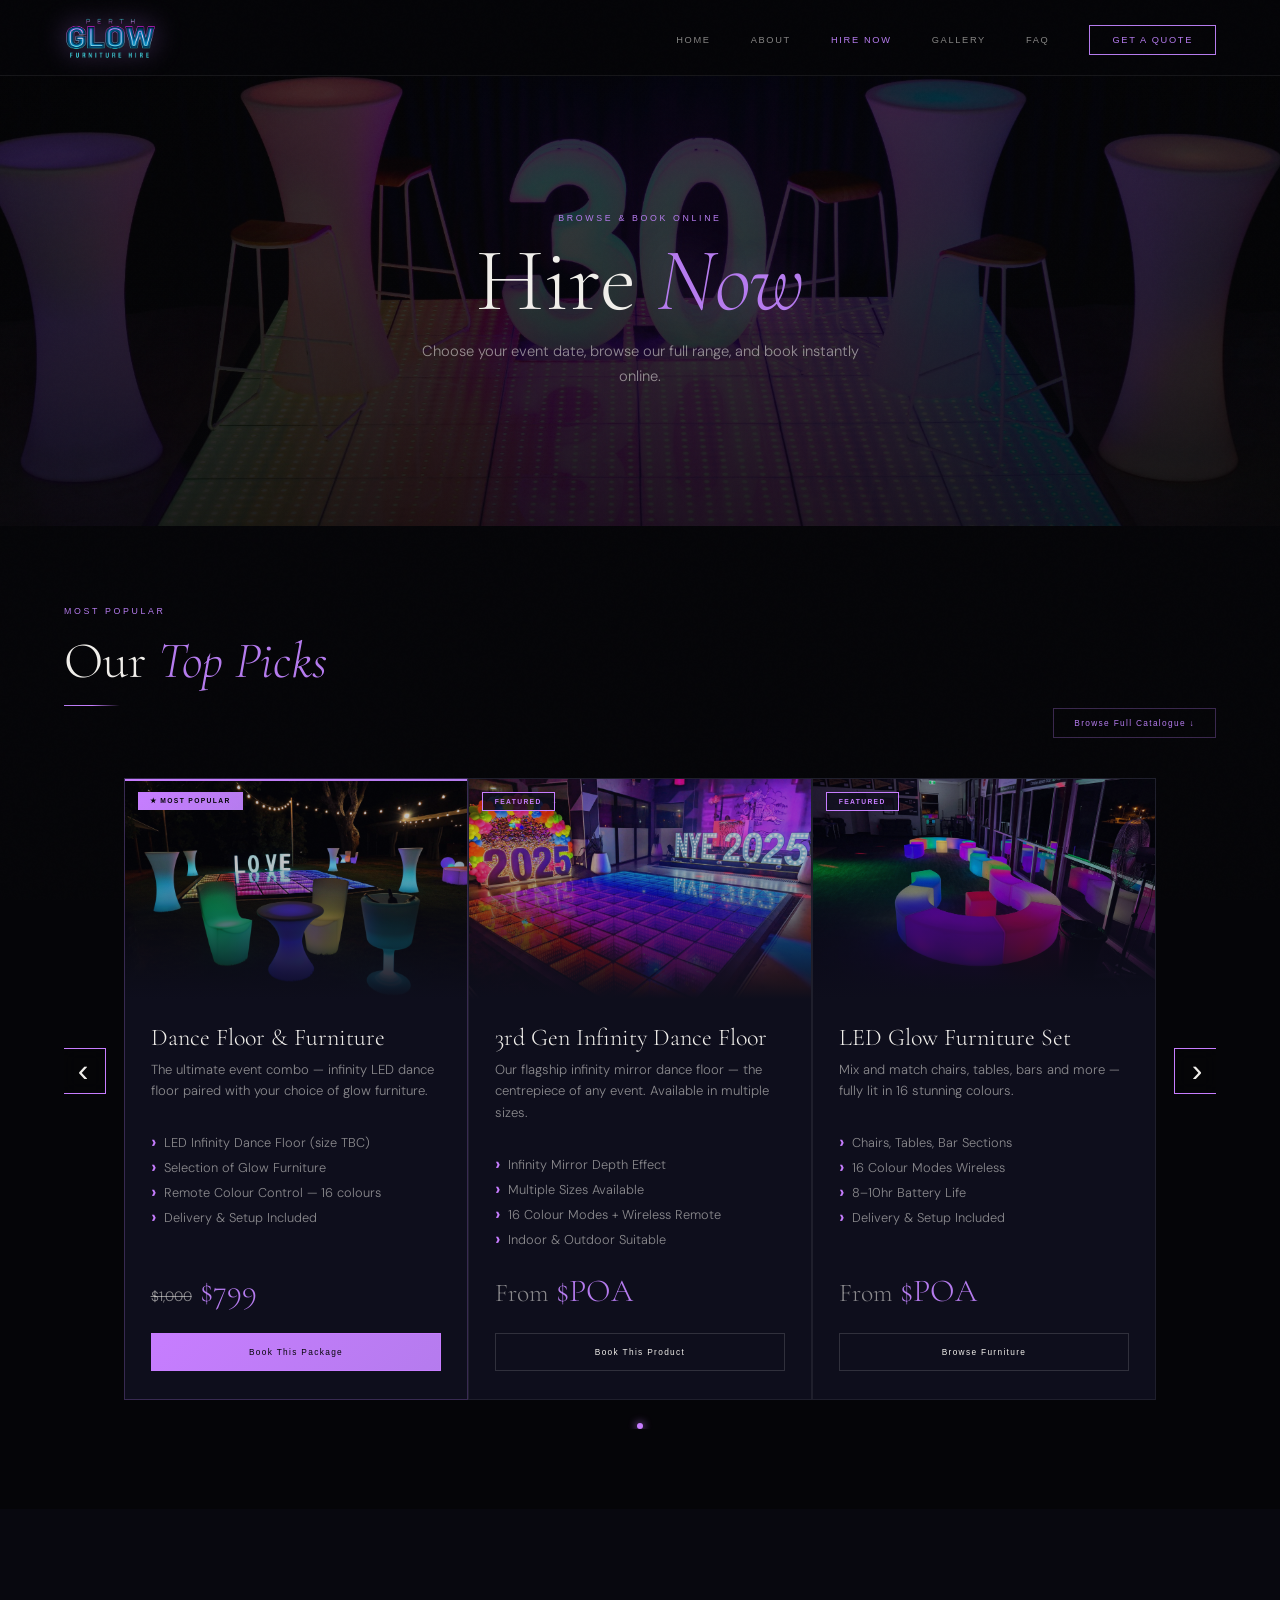
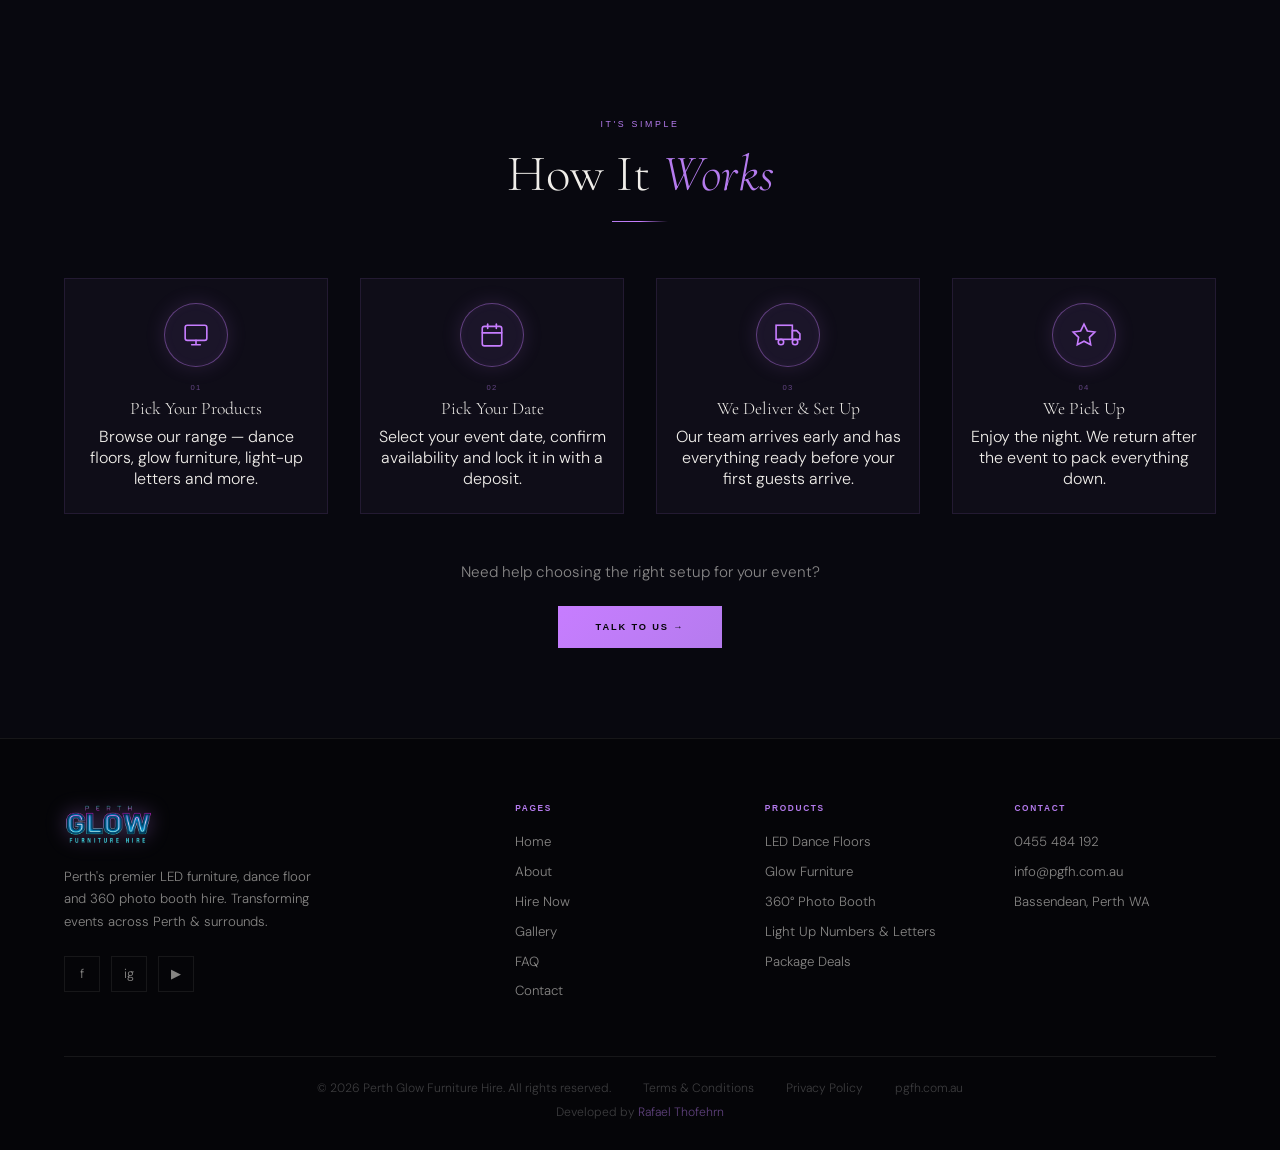
==== hire.html @ 35a5044d "hire v18" ====
<!DOCTYPE html>
<html lang="en">
<head>
<meta charset="UTF-8">
<meta name="viewport" content="width=device-width, initial-scale=1.0">
<title>Hire Now | Perth Glow Furniture Hire</title>
<meta name="description" content="Browse and book LED dance floors, glow furniture and 360 photo booth hire in Perth. Easy online booking.">
<link rel="preconnect" href="https://fonts.googleapis.com">
<link href="https://fonts.googleapis.com/css2?family=Cormorant+Garamond:ital,wght@0,300;0,400;0,600;1,300;1,400&family=Syncopate:wght@400;700&family=DM+Sans:opsz,wght@9..40,300;9..40,400;9..40,500&display=swap" rel="stylesheet">
<script>var booqableOptions = { company: 'a2043469-1fe1-43f9-895a-c9a786b47800', storeProvider: 'custom' };</script>
<script src="https://a2043469-1fe1-43f9-895a-c9a786b47800.assets.booqable.com/v2/booqable.js"></script>
<style>
/* NAV */
nav{position:fixed;top:0;left:0;right:0;z-index:1000;padding:0 5vw;height:76px;display:flex;align-items:center;justify-content:space-between;background:rgba(5,5,8,.92);backdrop-filter:blur(24px);border-bottom:1px solid var(--border)}
nav.scrolled{background:rgba(5,5,8,.92);backdrop-filter:blur(24px);border-bottom:1px solid var(--border)}
.nav-logo{display:flex;align-items:center;text-decoration:none}
.nav-logo img{height:44px;filter:drop-shadow(0 0 14px rgba(181,123,238,.4))}
.nav-links{display:flex;gap:2.5rem;list-style:none;align-items:center}
.nav-links a{font-family:var(--display);font-size:.58rem;letter-spacing:.18em;color:var(--dim);text-decoration:none;text-transform:uppercase;transition:color .2s}
.nav-links a:hover,.nav-links a.active{color:var(--cyan)}
.nav-cta{border:1px solid var(--cyan)!important;color:var(--cyan)!important;padding:9px 22px!important;transition:all .2s!important}
.nav-cta:hover{background:var(--cyan)!important;color:var(--black)!important}
.hamburger{display:none;flex-direction:column;gap:5px;cursor:pointer;border:none;background:transparent;padding:4px}
.hamburger span{display:block;width:24px;height:1.5px;background:var(--white)}
.mobile-nav{display:none;position:fixed;inset:0;background:rgba(5,5,8,.97);backdrop-filter:blur(20px);z-index:999;flex-direction:column;align-items:center;justify-content:center;gap:2rem}
.mobile-nav.open{display:flex}
.mobile-nav a{font-family:var(--display);font-size:.9rem;letter-spacing:.25em;color:var(--white);text-decoration:none;text-transform:uppercase}
.mobile-nav a:hover{color:var(--cyan)}
.mob-close{position:absolute;top:24px;right:5vw;background:transparent;border:none;color:var(--white);font-size:1.4rem;cursor:pointer}
/* PAGE HERO — always below fixed nav */
.page-hero{position:relative;height:55vh;min-height:400px;display:flex;align-items:center;justify-content:center;overflow:hidden;margin-top:76px}
.page-hero-bg{position:absolute;inset:0}
.page-hero-bg img{width:100%;height:100%;object-fit:cover;opacity:.4}
.page-hero-bg::after{content:'';position:absolute;inset:0;background:linear-gradient(to bottom,rgba(5,5,8,.5),rgba(5,5,8,.75))}
.page-hero-inner{position:relative;z-index:2;text-align:center;padding:0 5vw}
/* FOOTER */
footer{background:var(--black);border-top:1px solid var(--border);padding:64px 5vw 30px}
.f-top{display:grid;grid-template-columns:2fr 1fr 1fr 1fr;gap:3rem;margin-bottom:3.5rem;max-width:1300px;margin-left:auto;margin-right:auto}
.f-brand img{height:42px;filter:drop-shadow(0 0 10px rgba(181,123,238,.35))}
.f-brand 
.socials{display:flex;gap:.7rem}
.soc{width:36px;height:36px;border:1px solid var(--border);display:flex;align-items:center;justify-content:center;color:var(--dim);text-decoration:none;font-size:.8rem;transition:.2s}
.soc:hover{border-color:var(--cyan);color:var(--cyan)}
.f-col h4{font-family:var(--display);font-size:.52rem;letter-spacing:.2em;color:var(--cyan);margin-bottom:1.1rem;text-transform:uppercase}
.f-col ul{list-style:none;display:flex;flex-direction:column;gap:.55rem}
.f-col ul a{font-size:.83rem;color:var(--dim);text-decoration:none;transition:color .2s}
.f-col ul a:hover{color:var(--white)}
.f-bottom{border-top:1px solid var(--border);padding-top:1.4rem;display:flex;flex-direction:column;align-items:center;text-align:center;gap:.5rem;max-width:1300px;margin:0 auto}
.f-bottom-links{display:flex;gap:2rem;flex-wrap:wrap;justify-content:center;align-items:center}
.f-bottom p,.f-bottom a{font-size:.76rem;color:rgba(255,255,255,.22);text-decoration:none}
.f-bottom a:hover{color:var(--cyan)}
.f-credit{font-size:.7rem;color:rgba(255,255,255,.18)}
.f-credit a{color:rgba(181,123,238,.5);text-decoration:none}
.f-credit a:hover{color:var(--cyan)}


/* ── NAV ── */
.mobile-
/* ── FOOTER ── */
.f-bottom p,
:root {
  --black: #050508;
  --deep: #08080f;
  --card: #0e0e1c;
  --border: rgba(255,255,255,0.07);
  --white: #f0eeea;
  --dim: rgba(240,238,234,0.55);
  --cyan: #b57bee;
  --purple: #c77dff;
  --magenta: #e040fb;
  --display: 'Syncopate', sans-serif;
  --serif: 'Cormorant Garamond', serif;
  --body: 'DM Sans', sans-serif;
}
*, *::before, *::after { box-sizing: border-box; margin: 0; padding: 0; }
html { scroll-behavior: smooth; }
body { background: var(--black); color: var(--white); font-family: var(--body); font-weight: 300; overflow-x: hidden; }
body::after { content:''; position:fixed; inset:0; background-image:url("data:image/svg+xml,%3Csvg viewBox='0 0 200 200' xmlns='http://www.w3.org/2000/svg'%3E%3Cfilter id='n'%3E%3CfeTurbulence type='fractalNoise' baseFrequency='0.9' numOctaves='4' stitchTiles='stitch'/%3E%3C/filter%3E%3Crect width='100%25' height='100%25' filter='url(%23n)' opacity='0.05'/%3E%3C/svg%3E"); pointer-events:none; z-index:9998; opacity:.3; mix-blend-mode:overlay; }

/* ── NAV ── */
nav { position:fixed; top:0; left:0; right:0; z-index:1000; padding:0 5vw; height:76px; display:flex; align-items:center; justify-content:space-between; background:rgba(5,5,8,.92); backdrop-filter:blur(24px); border-bottom:1px solid var(--border); }
.nav-logo { display:flex; align-items:center; text-decoration:none; }
.nav-logo img { height:44px; width:auto; filter:drop-shadow(0 0 14px rgba(181,123,238,.4)); }
.nav-links { display:flex; gap:2.5rem; list-style:none; align-items:center; }
.nav-links a { font-family:var(--display); font-size:.58rem; letter-spacing:.18em; color:var(--dim); text-decoration:none; text-transform:uppercase; transition:color .2s; }
.nav-cta { border:1px solid var(--cyan)!important; color:var(--cyan)!important; padding:9px 22px!important; transition:all .2s!important; }
.nav-cta:hover { background:var(--cyan)!important; color:var(--black)!important; box-shadow:0 0 24px rgba(181,123,238,.4)!important; }
.hamburger { display:none; flex-direction:column; gap:5px; cursor:pointer; border:none; background:transparent; padding:4px; }
.hamburger span { display:block; width:24px; height:1.5px; background:var(--white); }
.mobile-nav { display:none; position:fixed; inset:0; background:rgba(5,5,8,.97); backdrop-filter:blur(20px); z-index:999; flex-direction:column; align-items:center; justify-content:center; gap:2rem; }
.mobile-nav.open { display:flex; }
.mobile-nav a { font-family:var(--display); font-size:.9rem; letter-spacing:.25em; color:var(--white); text-decoration:none; text-transform:uppercase; }
.mobile-nav a:hover { color:var(--cyan); }
.mob-close { position:absolute; top:24px; right:5vw; background:transparent; border:none; color:var(--white); font-size:1.4rem; cursor:pointer; }

/* ── PAGE HERO ── */
.page-hero { position:relative; height:50vh; min-height:360px; display:flex; align-items:center; justify-content:center; overflow:hidden; }
.page-hero-bg { position:absolute; inset:0; }
.page-hero-bg img { width:100%; height:100%; object-fit:cover; opacity:.4; }
.page-hero-bg::after { content:''; position:absolute; inset:0; background:linear-gradient(to bottom,rgba(5,5,8,.4),rgba(5,5,8,.75)); }
.page-hero-inner { position:relative; z-index:2; text-align:center; padding:0 5vw; }
.label { font-family:var(--display); font-size:.55rem; letter-spacing:.3em; color:var(--cyan); text-transform:uppercase; margin-bottom:.9rem; }
.h1 { font-family:var(--serif); font-size:clamp(3rem,7vw,6rem); font-weight:300; line-height:.95; }
.h1 em { font-style:italic; color:var(--cyan); text-shadow:0 0 40px rgba(181,123,238,.45); }
.page-hero-sub { color:var(--dim); font-size:.92rem; margin-top:1rem; max-width:480px; margin-left:auto; margin-right:auto; line-height:1.7; }

/* ── FEATURED PACKAGES ── */
#featured { padding:80px 5vw; }
.featured-inner { max-width:1300px; margin:0 auto; }
.section-top { display:flex; justify-content:space-between; align-items:flex-end; margin-bottom:2.5rem; flex-wrap:wrap; gap:1rem; }
.section-top h2 { font-family:var(--serif); font-size:clamp(2rem,4vw,3.2rem); font-weight:300; }
.section-top h2 em { font-style:italic; color:var(--cyan); }
.rule { width:56px; height:1px; background:linear-gradient(to right,var(--cyan),var(--purple),transparent); margin:.8rem 0 0; }
.browse-all { font-family:var(--display); font-size:.52rem; letter-spacing:.16em; color:var(--cyan); text-decoration:none; border:1px solid rgba(181,123,238,.3); padding:9px 20px; transition:.25s; white-space:nowrap; }
.browse-all:hover { background:rgba(181,123,238,.08); border-color:var(--cyan); }

/* Featured cards — 3 col */
/* Top picks carousel */
.featured-wrap { position:relative; overflow:hidden; padding:0 60px; }
.featured-grid { display:flex; gap:0; transition:transform .4s ease; }
.feat-card { flex:0 0 calc(33.333%); min-width:0; }
.feat-arrow { position:absolute; top:45%; transform:translateY(-50%); z-index:10; background:rgba(5,5,8,.8); border:1px solid var(--purple); color:var(--white); font-size:2rem; width:46px; height:46px; display:flex; align-items:center; justify-content:center; cursor:pointer; backdrop-filter:blur(8px); transition:.2s; }
.feat-arrow:hover { background:var(--purple); color:var(--black); }
.feat-prev { left:-4px; }
.feat-next { right:-4px; }
.feat-dots { display:flex; justify-content:center; gap:.5rem; margin-top:1.4rem; }
.feat-dot { width:6px; height:6px; border-radius:50%; background:rgba(181,123,238,.3); border:none; cursor:pointer; transition:.2s; padding:0; }
.feat-dot.active { background:var(--purple); box-shadow:0 0 8px var(--purple); }
.feat-card { background:var(--card); border:1px solid var(--border); overflow:hidden; position:relative; transition:border-color .3s, transform .3s; display:flex; flex-direction:column; }
.feat-card::before { content:''; position:absolute; top:0; left:0; right:0; height:2px; background:linear-gradient(to right,var(--purple),var(--cyan)); opacity:0; transition:opacity .3s; z-index:2; }
.feat-card:hover { border-color:rgba(181,123,238,.28); transform:translateY(-4px); }
.feat-card:hover::before { opacity:1; }
.feat-card.highlighted { border-color:rgba(181,123,238,.25); }
.feat-card.highlighted::before { opacity:1; }
.feat-img { width:100%; height:220px; overflow:hidden; position:relative; }
.feat-img img { width:100%; height:100%; object-fit:cover; opacity:.75; transition:transform .6s ease, opacity .4s; }
.feat-card:hover .feat-img img { transform:scale(1.05); opacity:.9; }
.feat-img-grad { position:absolute; inset:0; background:linear-gradient(to bottom,transparent 40%,var(--card) 100%); }
.feat-badge { position:absolute; top:.8rem; left:.8rem; font-family:var(--display); font-size:.42rem; letter-spacing:.2em; background:linear-gradient(135deg,var(--purple),var(--cyan)); color:var(--black); padding:5px 12px; font-weight:700; z-index:3; }
.feat-body { padding:1.5rem 1.6rem 1.8rem; display:flex; flex-direction:column; flex:1; }
.feat-name { font-family:var(--serif); font-size:1.5rem; font-weight:300; margin-bottom:.4rem; }
.feat-desc { font-size:.82rem; color:var(--dim); line-height:1.65; margin-bottom:1.2rem; }
.feat-price { display:flex; align-items:baseline; gap:8px; margin-bottom:1.4rem; }
.feat-old { font-size:.85rem; color:var(--dim); text-decoration:line-through; }
.feat-now { font-family:var(--serif); font-size:2rem; font-weight:300; color:var(--cyan); }




/* Feat highlights list */
.feat-highlights { list-style:none; display:flex; flex-direction:column; gap:.45rem; margin:.8rem 0 1.4rem; flex:1; }
.feat-highlights li { font-size:.8rem; color:var(--dim); display:flex; align-items:center; gap:8px; line-height:1.4; }
.feat-highlights li::before { content:'›'; color:var(--purple); font-size:1.1rem; flex-shrink:0; font-weight:700; line-height:1; }
.feat-btn { font-family:var(--display); font-size:.52rem; letter-spacing:.16em; padding:13px; background:transparent; border:1px solid rgba(255,255,255,.14); color:var(--white); cursor:pointer; text-align:center; text-decoration:none; display:block; transition:.3s; }
.feat-btn:hover, .feat-card.highlighted .feat-btn { background:linear-gradient(135deg,var(--purple),var(--cyan)); border-color:var(--purple); color:var(--black); }

/* ── CATALOG SECTION ── */
#catalog { background:var(--deep); padding:0; }
.catalog-layout { max-width:1400px; margin:0 auto; display:grid; grid-template-columns:260px 1fr; min-height:70vh; }

/* ── SIDEBAR ── */
.sidebar { border-right:1px solid rgba(181,123,238,.3); padding:40px 0; position:sticky; top:76px; height:calc(100vh - 76px); overflow-y:auto; background:linear-gradient(180deg,rgba(181,123,238,.07) 0%,rgba(67,97,238,.04) 100%); box-shadow:inset -1px 0 0 rgba(181,123,238,.15); }
.sidebar::-webkit-scrollbar { width:3px; }
.sidebar::-webkit-scrollbar-track { background:transparent; }
.sidebar::-webkit-scrollbar-thumb { background:rgba(181,123,238,.3); border-radius:2px; }
.sidebar-title { font-family:var(--display); font-size:.5rem; letter-spacing:.25em; color:var(--purple); text-transform:uppercase; padding:0 1.8rem; margin-bottom:1.2rem; text-shadow:0 0 12px rgba(199,125,255,.4); }
.cat-list { list-style:none; }
.cat-item { display:flex; align-items:center; justify-content:space-between; padding:.7rem 1.8rem; cursor:pointer; transition:background .2s, color .2s; border-left:3px solid transparent; gap:.5rem; }
.cat-item:hover { background:rgba(181,123,238,.05); color:var(--white); }
.cat-item.active { background:rgba(181,123,238,.14); border-left-color:var(--purple); color:var(--white); box-shadow:inset 0 0 20px rgba(181,123,238,.06); }
.cat-item.active .cat-name { color:var(--cyan); }
.cat-name { font-size:.88rem; color:rgba(240,238,234,.7); transition:color .2s; }
.cat-item.active .cat-name, .cat-item:hover .cat-name { color:var(--white); }
.cat-count { font-family:var(--display); font-size:.48rem; color:rgba(181,123,238,.5); background:rgba(181,123,238,.1); padding:2px 7px; border-radius:10px; flex-shrink:0; }
.cat-item.active .cat-count { background:rgba(181,123,238,.2); color:var(--purple); }
.sidebar-divider { height:1px; background:var(--border); margin:1rem 1.8rem; }
/* Date picker in sidebar */
.sidebar-date { padding:1.2rem 1.4rem; margin:0 .8rem 1rem; background:rgba(181,123,238,.06); border:1px solid rgba(181,123,238,.15); border-left:2px solid var(--purple); }
.sidebar-date-label { font-family:var(--display); font-size:.44rem; letter-spacing:.2em; color:var(--cyan); text-transform:uppercase; display:block; margin-bottom:.8rem; }
.sidebar-date .booqable-datepicker { width:100%; }

/* ── CATALOG MAIN ── */
.catalog-main { padding:40px 40px 80px; }

/* Search bar */
.search-wrap { position:relative; margin-bottom:2rem; }


.sidebar-show-more{display:none;padding:.6rem 1.8rem;font-family:var(--display);font-size:.46rem;letter-spacing:.14em;color:var(--purple);cursor:pointer;text-transform:uppercase;border-top:1px solid var(--border);margin-top:.3rem}

.hire-proc-grid{display:grid;grid-template-columns:repeat(4,1fr);gap:2rem;margin-top:2rem}

.hire-proc-card{text-align:center;padding:1.5rem 1rem;background:rgba(181,123,238,.04);border:1px solid rgba(181,123,238,.12);position:relative;z-index:1;transition:border-color .3s,transform .3s}
.hire-proc-card:hover{border-color:rgba(181,123,238,.28);transform:translateY(-4px)}
.hire-proc-icon{width:64px;height:64px;border-radius:50%;border:1px solid rgba(199,125,255,.4);display:flex;align-items:center;justify-content:center;margin:0 auto 1rem;color:var(--purple);background:rgba(181,123,238,.08);box-shadow:0 0 20px rgba(181,123,238,.15),inset 0 0 10px rgba(181,123,238,.05);transition:box-shadow .3s}
.hire-proc-card:hover .hire-proc-icon{box-shadow:0 0 35px rgba(199,125,255,.3)}
.hire-proc-num{font-family:var(--display);font-size:.48rem;letter-spacing:.15em;color:rgba(181,123,238,.5);margin-bottom:.4rem}
.hire-proc-h{font-family:var(--serif);font-size:1.1rem;font-weight:300;margin-bottom:.4rem;color:var(--white)}
.hire-proc-
@media(max-width:720px){
  section{padding:70px 5vw}
  /* Nav hamburger */
  
/* Featured carousel: 1 per slide */
  .feat-card{flex:0 0 85%}
  .featured-wrap{padding:0 24px}
  /* Catalog: sidebar becomes horizontal pill filter */
  .catalog-layout{grid-template-columns:1fr}
  .sidebar{position:static;height:auto;border-right:none;border-bottom:1px solid var(--border);padding:16px 0 0}
  .sidebar-title{display:none}
  .sidebar-divider{display:none}
  .sidebar-date{display:none}
  .cat-list{display:flex;flex-wrap:wrap;gap:.3rem;padding:0 4vw 1rem}
  .cat-item{border-left:none;border:1px solid rgba(181,123,238,.2);padding:.45rem .9rem;border-radius:20px;font-size:.8rem}
  .cat-item.active{border-color:var(--purple);background:rgba(181,123,238,.14)}
  .cat-count{display:none}
  .catalog-main{padding:16px 4vw 60px}
  /* Sort tabs wrap */
  .sort-tabs{flex-wrap:wrap;gap:.3rem}
  .sort-tab{font-size:.42rem;padding:6px 12px}
  /* Process grid */
  
.sidebar-show-more{display:none;padding:.6rem 1.8rem;font-family:var(--display);font-size:.46rem;letter-spacing:.14em;color:var(--purple);cursor:pointer;text-transform:uppercase;border-top:1px solid var(--border);margin-top:.3rem}

.hire-proc-grid{display:grid;grid-template-columns:repeat(4,1fr);gap:2rem;margin-top:2rem}

.hire-proc-card{padding:1.2rem .8rem}
  /* Process row: 2x2 grid on mobile */
  [data-anim-group] > *:nth-child(n){transition-delay:0s}
  /* CTA centering */
  .btns,.hero-btns{justify-content:center}

  body{overflow-x:hidden}
  .hire-proc-grid{grid-template-columns:1fr 1fr!important;gap:1rem!important}

  .f-top{grid-template-columns:1fr}
  .f-brand{text-align:center}
  .f-brand p{margin-left:auto;margin-right:auto}
  .socials{justify-content:center}
  .f-col{text-align:center}
  .f-col ul{align-items:center}
  .f-bottom-links{flex-direction:column;gap:.5rem}
}
.search-input { width:100%; background:rgba(181,123,238,.12); border:1px solid rgba(181,123,238,.4); border-radius:0; color:var(--white); padding:14px 14px 14px 52px; font-family:var(--body); font-size:.92rem; outline:none; transition:all .25s; box-shadow:0 0 20px rgba(181,123,238,.1),inset 0 0 12px rgba(181,123,238,.05); }
.search-input:focus { border-color:var(--purple); background:rgba(181,123,238,.18); box-shadow:0 0 30px rgba(181,123,238,.25),inset 0 0 16px rgba(181,123,238,.08); }
.search-input::placeholder { color:rgba(240,238,234,.3); }
.search-icon { position:absolute; left:16px; top:50%; transform:translateY(-50%); color:var(--purple); font-size:1.1rem; pointer-events:none; filter:drop-shadow(0 0 4px var(--purple)); }

/* Catalog top bar */
.catalog-topbar { display:flex; align-items:center; justify-content:space-between; margin-bottom:1.8rem; flex-wrap:wrap; gap:.8rem; }
.catalog-heading { font-family:var(--serif); font-size:1.8rem; font-weight:300; }
.catalog-heading em { font-style:italic; color:var(--cyan); }
.catalog-meta { font-size:.8rem; color:var(--dim); }

/* Sort tabs */
.sort-tabs { display:flex; gap:.4rem; flex-wrap:wrap; margin-bottom:2rem; }
.sort-tab { font-family:var(--display); font-size:.46rem; letter-spacing:.14em; text-transform:uppercase; padding:7px 16px; background:transparent; border:1px solid var(--border); color:var(--dim); cursor:pointer; transition:.2s; }
.sort-tab:hover, .sort-tab.active { border-color:var(--cyan); color:var(--cyan); background:rgba(181,123,238,.06); }

/* Booqable product list area */
.bq-area { min-height:400px; }



/* ── FOOTER ── */
footer { background:var(--black); border-top:1px solid var(--border); padding:64px 5vw 30px; }
.f-top { display:grid; grid-template-columns:2fr 1fr 1fr 1fr; gap:3rem; margin-bottom:3.5rem; max-width:1300px; margin-left:auto; margin-right:auto; }

.socials { display:flex; gap:.7rem; }
.soc { width:36px; height:36px; border:1px solid var(--border); display:flex; align-items:center; justify-content:center; color:var(--dim); text-decoration:none; font-size:.8rem; transition:.2s; }
.soc:hover { border-color:var(--cyan); color:var(--cyan); }









/* ── RESPONSIVE ── */




/* ── SCROLL ANIMATIONS ── */
[data-anim] {
  opacity: 0;
  transition: opacity 0.7s ease, transform 0.7s ease;
}
[data-anim="up"]    { transform: translateY(40px); }
[data-anim="down"]  { transform: translateY(-30px); }
[data-anim="left"]  { transform: translateX(-44px); }
[data-anim="right"] { transform: translateX(44px); }
[data-anim="scale"] { transform: scale(0.92); }
[data-anim="fade"]  { transform: none; }
[data-anim].anim-in { opacity: 1 !important; transform: none !important; }

/* Staggered grid children */
[data-anim-group] >
[data-anim-group] > *.anim-in { opacity: 1 !important; transform: none !important; }
[data-anim-group] > *:nth-child(1) { transition-delay: 0s; }
[data-anim-group] > *:nth-child(2) { transition-delay: 0.1s; }
[data-anim-group] > *:nth-child(3) { transition-delay: 0.2s; }
[data-anim-group] > *:nth-child(4) { transition-delay: 0.3s; }
[data-anim-group] > *:nth-child(5) { transition-delay: 0.4s; }
[data-anim-group] > *:nth-child(6) { transition-delay: 0.5s; }

/* Page fade-in on load */
body { animation: pageFadeIn 0.4s ease both; }
@keyframes pageFadeIn { from { opacity:0; } to { opacity:1; } }

/* Respect reduced motion */


/* Mobile nav */
.mobile-





@media (prefers-reduced-motion: reduce) {
  [data-anim], [data-anim-group] >
@media(max-width:1100px){
  .f-top{grid-template-columns:1fr 1fr}
}
@media(max-width:720px){
  .nav-links{display:none}
  .hamburger{display:flex}
  .sidebar{display:none!important}
  .catalog-layout{grid-template-columns:1fr!important}
  .catalog-main{padding:16px 4vw 60px}
  .f-top{grid-template-columns:1fr}
  .f-bottom-links{flex-direction:column;gap:.6rem}
  section{padding:70px 5vw}
  .row{grid-template-columns:1fr}
  .btns,.hero-btns,.cta-strip-btns{justify-content:center!important;flex-wrap:wrap}
  .page-hero{min-height:280px}
}

/* Booqable iframe */
.bq-area{flex:1;min-width:0}


@media(max-width:720px){
  


/* ── CATALOG LAYOUT ── */
#catalog .bq-catalog-layout {
  display: grid !important;
  grid-template-columns: 240px 1fr !important;
  gap: 2rem !important;
  align-items: start !important;
}
#catalog .bq-sidebar-wrap {
  min-width: 0 !important;
  width: 240px !important;
}
#catalog .bq-sidebar-wrap > div,
#catalog .bq-sidebar-wrap .Themed-ebINTA {
  width: 100% !important;
  min-width: 0 !important;
}
#catalog .bq-main-wrap {
  min-width: 0 !important;
  flex: 1 !important;
}
.bq-search-wrap { margin-bottom: 1rem; }



@media(max-width:768px) {
  /* Prevent overflow */
  #catalog {
    overflow-x: hidden !important;
    max-width: 100vw !important;
  }
  #catalog > div {
    padding: 20px !important;
    max-width: 100% !important;
    box-sizing: border-box !important;
  }
  #catalog .bq-catalog-layout {
    display: flex !important;
    flex-direction: column !important;
    gap: 0 !important;
    width: 100% !important;
    max-width: 100% !important;
    overflow: hidden !important;
  }
  #catalog .bq-sidebar-wrap,
  #catalog .bq-main-wrap {
    width: 100% !important;
    max-width: 100% !important;
    box-sizing: border-box !important;
  }
  #catalog .bq-sidebar-wrap { order: 1 !important; margin-bottom: 1rem !important; }
  #catalog .bq-search-wrap  { order: 2 !important; margin-bottom: 1rem !important; }
  #catalog .bq-main-wrap    { order: 3 !important; }

  /* All Booqable inner wrappers constrained */
  .booqable-sidebar,
  .booqable-product-search,
  .booqable-product-list,
  .booqable-product-list-wrapper,
  .Themed-ebINTA {
    max-width: 100% !important;
    width: 100% !important;
    box-sizing: border-box !important;
    overflow: hidden !important;
  }

  /* 2 products per row */
  .booqable-product-list-grid {
    display: grid !important;
    grid-template-columns: 1fr !important;
    gap: 8px !important;
    width: 100% !important;
    box-sizing: border-box !important;
  }
  .booqable-product,
  .booqable-product-wrapper {
    width: 100% !important;
    max-width: 100% !important;
    box-sizing: border-box !important;
  }
}



.bq-price,








</style>
  <!-- Favicon -->
  <link rel="icon" type="image/x-icon" href="assets/favicon.ico">
  <link rel="icon" type="image/png" sizes="32x32" href="assets/favicon-32.png">
  <link rel="icon" type="image/png" sizes="16x16" href="assets/favicon-16.png">
  <link rel="apple-touch-icon" sizes="180x180" href="assets/favicon-180.png">
  <meta name="theme-color" content="#050508">
<link rel="stylesheet" href="assets/global.css">
</head>
<body>

<!-- NAV -->
<nav>
  <a href="index.html" class="nav-logo"><img src="assets/logo-transparent.png" alt="Perth Glow Furniture Hire"></a>
  <ul class="nav-links">
    <li><a href="index.html">Home</a></li>
    <li><a href="about.html">About</a></li>
    <li><a href="hire.html" class="active">Hire Now</a></li>
    <li><a href="gallery.html">Gallery</a></li>
    <li><a href="faq.html">FAQ</a></li>
    <li><a href="contact.html" class="nav-cta">Get a Quote</a></li>
  </ul>
  <button class="hamburger" onclick="toggleMob()"><span></span><span></span><span></span></button>
</nav>
<div class="mobile-nav" id="mobNav">
  <button class="mob-close" onclick="toggleMob()">✕</button>
  <a href="index.html" onclick="toggleMob()">Home</a>
  <a href="about.html" onclick="toggleMob()">About</a>
  <a href="hire.html" onclick="toggleMob()">Hire Now</a>
  <a href="gallery.html" onclick="toggleMob()">Gallery</a>
  <a href="faq.html" onclick="toggleMob()">FAQ</a>
  <a href="contact.html" onclick="toggleMob()">Contact</a>
</div>

<!-- PAGE HERO -->
<div class="page-hero">
  <div class="page-hero-bg"><img src="assets/dance-floor-30.jpg" alt="Hire glow furniture Perth"></div>
  <div class="page-hero-inner">
    <p class="label">Browse & Book Online</p>
    <h1 class="h1">Hire <em>Now</em></h1>
    <p class="page-hero-sub">Choose your event date, browse our full range, and book instantly online.</p>
  </div>
</div>

<!-- ── FEATURED PACKAGES ── -->
<section id="featured">
  <div class="featured-inner">
    <div class="section-top" data-anim="up">
      <div>
        <p class="label">Most Popular</p>
        <h2 style="font-family:var(--serif);font-size:clamp(2rem,4vw,3.2rem);font-weight:300">Our <em style="font-style:italic;color:var(--cyan)">Top Picks</em></h2>
        <div class="rule"></div>
      </div>
      <a href="#catalog" class="browse-all">Browse Full Catalogue ↓</a>
    </div>

    <div class="featured-wrap">
      <button class="feat-arrow feat-prev" onclick="featSlide(-1)" aria-label="Previous">&#8249;</button>
      <div class="featured-grid" id="featGrid">

      <!-- FEATURED 1 — Replace data-id with your actual Booqable product slug -->
      <div class="feat-card highlighted">
        <div class="feat-img">
          <img src="assets/dance-floor-love.jpg" alt="Dance Floor & Furniture Package">
          <div class="feat-img-grad"></div>
          <div class="feat-badge">★ MOST POPULAR</div>
        </div>
        <div class="feat-body">
          <p class="feat-name">Dance Floor & Furniture</p>
          <p class="feat-desc">The ultimate event combo — infinity LED dance floor paired with your choice of glow furniture.</p>
          <ul class="feat-highlights">
            <li>LED Infinity Dance Floor (size TBC)</li>
            <li>Selection of Glow Furniture</li>
            <li>Remote Colour Control — 16 colours</li>
            <li>Delivery & Setup Included</li>
          </ul>
          <div class="feat-price">
            <span class="feat-old">$1,000</span>
            <span class="feat-now">$799</span>
          </div>
          <!-- Booqable "Add to Cart" button — replace data-id -->
          <!-- Fallback link if Booqable button doesn't render -->
          <a href="https://perth-glow-furniture-hire.booqable.com/products/package-deal-dance-floor" target="_blank" class="feat-btn" id="btn-fallback-1">Book This Package</a>
        </div>
      </div>

      <!-- FEATURED 2 — Replace with your 2nd most popular product -->
      <div class="feat-card">
        <div class="feat-img">
          <img src="assets/dance-floor-nye.jpg" alt="3rd Gen Infinity Dance Floor">
          <div class="feat-img-grad"></div>
          <div class="feat-badge" style="background:rgba(14,14,28,.8);color:var(--purple);border:1px solid var(--purple)">FEATURED</div>
        </div>
        <div class="feat-body">
          <p class="feat-name">3rd Gen Infinity Dance Floor</p>
          <p class="feat-desc">Our flagship infinity mirror dance floor — the centrepiece of any event. Available in multiple sizes.</p>
          <ul class="feat-highlights">
            <li>Infinity Mirror Depth Effect</li>
            <li>Multiple Sizes Available</li>
            <li>16 Colour Modes + Wireless Remote</li>
            <li>Indoor & Outdoor Suitable</li>
          </ul>
          <div class="feat-price">
            <span class="feat-now" style="font-size:1.6rem;color:var(--dim)">From</span>
            <span class="feat-now">$POA</span>
          </div>
          <a href="https://perth-glow-furniture-hire.booqable.com/products/3rd-gen-infinity-dance-floor" target="_blank" class="feat-btn" id="btn-fallback-2">Book This Product</a>
        </div>
      </div>

      <!-- FEATURED 3 — Replace with your 3rd most popular product -->
      <div class="feat-card">
        <div class="feat-img">
          <img src="assets/glow-bench.jpg" alt="LED Glow Furniture Set">
          <div class="feat-img-grad"></div>
          <div class="feat-badge" style="background:rgba(14,14,28,.8);color:var(--purple);border:1px solid var(--purple)">FEATURED</div>
        </div>
        <div class="feat-body">
          <p class="feat-name">LED Glow Furniture Set</p>
          <p class="feat-desc">Mix and match chairs, tables, bars and more — fully lit in 16 stunning colours.</p>
          <ul class="feat-highlights">
            <li>Chairs, Tables, Bar Sections</li>
            <li>16 Colour Modes Wireless</li>
            <li>8–10hr Battery Life</li>
            <li>Delivery & Setup Included</li>
          </ul>
          <div class="feat-price">
            <span class="feat-now" style="font-size:1.6rem;color:var(--dim)">From</span>
            <span class="feat-now">$POA</span>
          </div>
          <a href="https://perth-glow-furniture-hire.booqable.com" target="_blank" class="feat-btn" id="btn-fallback-3">Browse Furniture</a>
        </div>
      </div>

      </div><!-- /featured-grid -->
      <button class="feat-arrow feat-next" onclick="featSlide(1)" aria-label="Next">&#8250;</button>
      <div class="feat-dots" id="featDots"></div>
    </div><!-- /featured-wrap -->
  </div>
</section>

<!-- ── FULL CATALOGUE ── -->
<section id="catalog">
  <div style="max-width:1300px;margin:0 auto;padding:60px 5vw">

    <!-- Desktop layout: sidebar left, search+products right -->
    <div class="bq-catalog-layout">

      <!-- Sidebar — stays on left desktop, goes above products on mobile -->
      <aside class="bq-sidebar-wrap">
        <div class="booqable-sidebar"></div>
      </aside>

      <!-- Right column: search + products -->
      <div class="bq-main-wrap">
        <div class="bq-search-wrap">
          <div class="booqable-product-search"></div>
        </div>
        <div class="booqable-product-list"></div>
      </div>

    </div>
  </div>
</section>

<!-- HOW IT WORKS -->
<section style="background:var(--deep);padding:90px 5vw">
  <div style="max-width:1300px;margin:0 auto">
    <div style="text-align:center;max-width:560px;margin:0 auto 3.5rem" data-anim="up">
      <p style="font-family:var(--display);font-size:.55rem;letter-spacing:.3em;color:var(--cyan);text-transform:uppercase;margin-bottom:.9rem">It's Simple</p>
      <h2 style="font-family:var(--serif);font-size:clamp(2rem,4vw,3.2rem);font-weight:300;margin-bottom:1rem">How It <em style="font-style:italic;color:var(--cyan)">Works</em></h2>
      <div style="width:56px;height:1px;background:linear-gradient(to right,var(--cyan),var(--purple),transparent);margin:0 auto"></div>
    </div>
    <div class="hire-proc-grid" data-anim-group>
      <div class="hire-proc-card">
        <div class="hire-proc-icon"><svg width="26" height="26" viewBox="0 0 24 24" fill="none" stroke="currentColor" stroke-width="1.5" stroke-linecap="round"><rect x="2" y="3" width="20" height="14" rx="2"/><path d="M8 21h8M12 17v4"/></svg></div>
        <p class="hire-proc-num">01</p><h4 class="hire-proc-h">Pick Your Products</h4>
        <p class="hire-proc-p">Browse our range — dance floors, glow furniture, light-up letters and more.</p>
      </div>
      <div class="hire-proc-card">
        <div class="hire-proc-icon"><svg width="26" height="26" viewBox="0 0 24 24" fill="none" stroke="currentColor" stroke-width="1.5" stroke-linecap="round"><rect x="3" y="4" width="18" height="18" rx="2"/><line x1="16" y1="2" x2="16" y2="6"/><line x1="8" y1="2" x2="8" y2="6"/><line x1="3" y1="10" x2="21" y2="10"/></svg></div>
        <p class="hire-proc-num">02</p><h4 class="hire-proc-h">Pick Your Date</h4>
        <p class="hire-proc-p">Select your event date, confirm availability and lock it in with a deposit.</p>
      </div>
      <div class="hire-proc-card">
        <div class="hire-proc-icon"><svg width="26" height="26" viewBox="0 0 24 24" fill="none" stroke="currentColor" stroke-width="1.5" stroke-linecap="round"><rect x="1" y="3" width="15" height="13"/><polygon points="16 8 20 8 23 11 23 16 16 16 16 8"/><circle cx="5.5" cy="18.5" r="2.5"/><circle cx="18.5" cy="18.5" r="2.5"/></svg></div>
        <p class="hire-proc-num">03</p><h4 class="hire-proc-h">We Deliver & Set Up</h4>
        <p class="hire-proc-p">Our team arrives early and has everything ready before your first guests arrive.</p>
      </div>
      <div class="hire-proc-card">
        <div class="hire-proc-icon"><svg width="26" height="26" viewBox="0 0 24 24" fill="none" stroke="currentColor" stroke-width="1.5" stroke-linecap="round"><polygon points="12 2 15.09 8.26 22 9.27 17 14.14 18.18 21.02 12 17.77 5.82 21.02 7 14.14 2 9.27 8.91 8.26 12 2"/></svg></div>
        <p class="hire-proc-num">04</p><h4 class="hire-proc-h">We Pick Up</h4>
        <p class="hire-proc-p">Enjoy the night. We return after the event to pack everything down.</p>
      </div>
    </div>
    <div style="text-align:center;margin-top:3rem" data-anim="up">
      <p style="color:var(--dim);margin-bottom:1.5rem;font-size:.95rem">Need help choosing the right setup for your event?</p>
      <a href="contact.html" style="font-family:var(--display);font-size:.58rem;letter-spacing:.2em;text-transform:uppercase;padding:16px 38px;text-decoration:none;display:inline-block;transition:.3s;background:linear-gradient(135deg,var(--purple),var(--cyan));color:var(--black);font-weight:700">Talk to Us →</a>
    </div>
  </div>
</section>

<!-- FOOTER -->
<footer>
  <div class="f-top">
    <div class="f-brand">
      <img src="assets/logo-transparent.png" alt="Perth Glow Furniture Hire">
      <p>Perth's premier LED furniture, dance floor and 360 photo booth hire. Transforming events across Perth & surrounds.</p>
      <div class="socials">
        <a href="https://www.facebook.com/PerthGLOWFurnitureHire" target="_blank" class="soc">f</a>
        <a href="https://www.instagram.com/perth_glow_furniture_hire/" target="_blank" class="soc">ig</a>
        <a href="https://www.youtube.com/channel/UCYcpUvd9s-UxPmfELeZsySg" target="_blank" class="soc">▶</a>
      </div>
    </div>
    <div class="f-col"><h4>Pages</h4><ul>
      <li><a href="index.html">Home</a></li>
      <li><a href="about.html">About</a></li>
      <li><a href="hire.html">Hire Now</a></li>
      <li><a href="gallery.html">Gallery</a></li>
      <li><a href="faq.html">FAQ</a></li>
      <li><a href="contact.html">Contact</a></li>
    </ul></div>
    <div class="f-col"><h4>Products</h4><ul>
      <li><a href="dance-floor.html">LED Dance Floors</a></li>
      <li><a href="glow-furniture.html">Glow Furniture</a></li>
      <li><a href="photo-booth.html">360° Photo Booth</a></li>
      <li><a href="numbers-letters.html">Light Up Numbers & Letters</a></li>
      <li><a href="hire.html">Package Deals</a></li>
    </ul></div>
    <div class="f-col"><h4>Contact</h4><ul>
      <li><a href="tel:0455484192">0455 484 192</a></li>
      <li><a href="mailto:info@pgfh.com.au">info@pgfh.com.au</a></li>
      <li><a>Bassendean, Perth WA</a></li>
    </ul></div>
  </div>
  <div class="f-bottom">
    <div class="f-bottom-links">
      <p>© 2026 Perth Glow Furniture Hire. All rights reserved.</p>
      <a href="terms.html">Terms & Conditions</a>
      <a href="terms.html">Privacy Policy</a>
      <a href="https://pgfh.com.au">pgfh.com.au</a>
    </div>
    <p class="f-credit">Developed by <a href="https://rafatofen.netlify.app" target="_blank">Rafael Thofehrn</a></p>
  </div>
</footer>

<script>
// Mobile menu
function toggleMob() {
  document.getElementById('mobNav').classList.toggle('open')
  document.body.style.overflow = document.getElementById('mobNav').classList.contains('open') ? 'hidden' : ''
}

// Category names map
const catNames = {
  '': 'All Products',
  'illuminated-dance-floor': 'Glow Dance Floor',
  'led-glow-furniture': 'LED Glow Furniture',
  'light-up-numbers-and-letters': 'Light Up Numbers & Letters',
  'photobooth': 'Photobooth',
  'backdrop': 'Backdrop',
  'decoration': 'Decoration',
  'neon-sign': 'Neon Sign',
  'table-chair': 'Table & Chair',
  'bollards': 'Bollards, Ropes & Carpets',
  'electronics': 'Electronics',
  'bar-dj-desk': 'BAR / DJ Desk',
  'bean-bag': 'Bean Bag',
  'cultural-indian-wedding': 'Cultural / Indian / Wedding',
}


// Select category from sidebar





// Hide fallback buttons if Booqable buttons rendered properly
window.addEventListener('load', () => {
  setTimeout(() => {
    document.querySelectorAll('.booqable-product-button').forEach((bqBtn, i) => {
      if (bqBtn.children.length > 0 || bqBtn.innerHTML.trim() !== '') {
        const fallback = document.getElementById(`btn-fallback-${i+1}`)
        if (fallback) fallback.style.display = 'none'
      }
    })
  }, 2000)

  // Dark theme CSS injection for Booqable
  const s = document.createElement('style')
  s.textContent = `
    .booqable-storefront, .booqable-store, [class*="Storefront"] { background:transparent!important; color:#f0eeea!important; }
    [class*="ProductList"], .booqable-product-list-grid {
      display:grid!important;
      grid-template-columns:repeat(auto-fill,minmax(240px,1fr))!important;
      gap:1rem!important;
    }
    [class*="ProductCard"], .booqable-product-item, .booqable-product-card {
      background:#0e0e1c!important; border:1px solid rgba(255,255,255,0.07)!important;
      border-radius:2px!important; overflow:hidden!important;
      transition:border-color .3s,transform .3s!important;
    }
    [class*="ProductCard"]:hover, .booqable-product-item:hover {
      border-color:rgba(181,123,238,.3)!important; transform:translateY(-2px)!important;
    }
    [class*="ProductName"], [class*="product-name"], .booqable-product-title {
      color:#f0eeea!important; font-family:'Cormorant Garamond',serif!important;
      font-size:1.1rem!important; font-weight:300!important;
    }
    [class*="ProductPrice"], [class*="product-price"], .booqable-price {
      color:#b57bee!important; font-family:'Cormorant Garamond',serif!important;
      font-size:1.2rem!important; font-weight:300!important;
    }
    [class*="description"], .booqable-product-description { color:rgba(240,238,234,.55)!important; }
    button[class*="booqable"], [class*="AddToCart"], [class*="add-to-cart"],
    .booqable-add-to-cart, [class*="CartButton"] {
      background:linear-gradient(135deg,#c77dff,#b57bee)!important; color:#050508!important;
      border:none!important; font-family:'Syncopate',sans-serif!important;
      font-size:.48rem!important; letter-spacing:.14em!important; text-transform:uppercase!important;
      font-weight:700!important; border-radius:0!important; padding:10px 16px!important;
      cursor:pointer!important; transition:box-shadow .3s!important;
    }
    button[class*="booqable"]:hover { box-shadow:0 0 20px rgba(181,123,238,.4)!important; }
    /* Datepicker */
    [class*="DatePicker"], [class*="calendar"], .booqable-datepicker { color:#f0eeea!important; }
    [class*="selected"], [class*="Selected"] { background:#c77dff!important; color:#050508!important; border-radius:3px!important; }
    [class*="day"]:hover, [class*="Day"]:hover { background:rgba(181,123,238,.2)!important; }
    input[class*="booqable"], .booqable input {
      background:#08080f!important; border:1px solid rgba(255,255,255,.1)!important;
      color:#f0eeea!important; padding:9px 12px!important;
    }
    /* Cart */
    [class*="cart"], .booqable-cart { background:#0e0e1c!important; color:#f0eeea!important; border-color:rgba(255,255,255,.07)!important; }
    [class*="total"], [class*="Total"] { color:#b57bee!important; font-family:'Cormorant Garamond',serif!important; }
    /* Pagination */
    [class*="pagination"] button, [class*="Pagination"] button {
      background:transparent!important; border:1px solid rgba(255,255,255,.1)!important; color:rgba(240,238,234,.55)!important;
    }
    [class*="pagination"] button:hover { border-color:#b57bee!important; color:#b57bee!important; }
    /* Search within Booqable */
    [class*="Search"] input, [class*="search"] input {
      background:#08080f!important; border:1px solid rgba(255,255,255,.1)!important; color:#f0eeea!important;
    }
  `
  document.head.appendChild(s)
})
</script>

<script>
// Scroll-in animations — IntersectionObserver
document.addEventListener('DOMContentLoaded', function() {
  var obs = new IntersectionObserver(function(entries) {
    entries.forEach(function(e) {
      if (e.isIntersecting) {
        e.target.classList.add('anim-in');
        obs.unobserve(e.target);
      }
    });
  }, { threshold: 0.1, rootMargin: '0px 0px -50px 0px' });

  // Animate single elements
  document.querySelectorAll('[data-anim]').forEach(function(el) {
    obs.observe(el);
  });

  // Animate group children with stagger
  document.querySelectorAll('[data-anim-group]').forEach(function(group) {
    group.querySelectorAll(':scope > *').forEach(function(child) {
      obs.observe(child);
    });
  });
});

// ── FEATURED TOP PICKS CAROUSEL ──
var featIndex = 0;
function featSlide(dir) {
  var grid = document.getElementById('featGrid');
  if (!grid) return;
  var cards = grid.children;
  var perView = window.innerWidth < 720 ? 1 : (window.innerWidth < 1100 ? 2 : 3);
  var max = Math.max(0, cards.length - perView);
  featIndex = Math.max(0, Math.min(featIndex + dir, max));
  var w = cards[0].offsetWidth;
  grid.style.transform = 'translateX(-' + (featIndex * w) + 'px)';
  updateFeatDots();
}
function updateFeatDots() {
  var dots = document.getElementById('featDots');
  if (!dots) return;
  var grid = document.getElementById('featGrid');
  var perView = window.innerWidth < 720 ? 1 : (window.innerWidth < 1100 ? 2 : 3);
  var total = Math.max(1, grid.children.length - perView + 1);
  dots.innerHTML = '';
  for (var i = 0; i < total; i++) {
    var d = document.createElement('button');
    d.className = 'feat-dot' + (i === featIndex ? ' active' : '');
    d.setAttribute('aria-label', 'Slide ' + (i+1));
    (function(idx){ d.onclick = function(){ featIndex = idx; featSlide(0); }; })(i);
    dots.appendChild(d);
  }
}
window.addEventListener('load', function() {
  updateFeatDots();
  window.addEventListener('resize', function() {
    featIndex = 0;
    var g = document.getElementById('featGrid');
    if (g) g.style.transform = '';
    updateFeatDots();
  });
  var ft = document.querySelector('.featured-wrap');
  if (ft) {
    var sx = 0;
    ft.addEventListener('touchstart', function(e){ sx = e.touches[0].clientX; });
    ft.addEventListener('touchend', function(e){
      var dx = e.changedTouches[0].clientX - sx;
      if (Math.abs(dx) > 50) featSlide(dx < 0 ? 1 : -1);
    });
  }
});

// Mobile sidebar show more
var moreShown = false;
function toggleMoreCats() {
  moreShown = !moreShown;
  document.querySelectorAll('.cat-item.hide-mobile').forEach(function(el) {
    el.classList.toggle('show', moreShown);
  });
  document.getElementById('showMoreText').textContent = moreShown ? '− Less categories' : '+ More categories';
}
</script>

<script>
window.addEventListener('load', function() {
  if (window.booqable && typeof window.booqable.init === 'function') {
    window.booqable.init()
  }
})
</script>

<script>
// Fix Booqable layout after it renders
function fixBooqableLayout() {
  var isMobile = window.innerWidth <= 768;

  // Desktop: enforce sidebar grid
  var layout = document.querySelector('.bq-catalog-layout');
  if (layout && !isMobile) {
    layout.style.setProperty('display', 'grid', 'important');
    layout.style.setProperty('grid-template-columns', '240px 1fr', 'important');
    layout.style.setProperty('gap', '2rem', 'important');
  }

  // Mobile: fix overflow + 2-col grid
  if (isMobile) {
    if (layout) {
      layout.style.setProperty('display', 'flex', 'important');
      layout.style.setProperty('flex-direction', 'column', 'important');
      layout.style.setProperty('max-width', '100%', 'important');
      layout.style.setProperty('overflow', 'hidden', 'important');
    }
    // Constrain all booqable wrappers
    document.querySelectorAll('.booqable-product-list, .booqable-sidebar, .booqable-product-search, .Themed-ebINTA, .booqable-product-list-wrapper').forEach(function(el) {
      el.style.setProperty('max-width', '100%', 'important');
      el.style.setProperty('width', '100%', 'important');
      el.style.setProperty('box-sizing', 'border-box', 'important');
      el.style.setProperty('overflow', 'hidden', 'important');
    });
    // 2-col product grid
    document.querySelectorAll('.booqable-product-list-grid').forEach(function(g) {
      g.style.setProperty('display', 'grid', 'important');
      g.style.setProperty('grid-template-columns', '1fr', 'important');
      g.style.setProperty('gap', '8px', 'important');
      g.style.setProperty('width', '100%', 'important');
      g.style.setProperty('box-sizing', 'border-box', 'important');
    });
  }
}
window.addEventListener('load', function() {
  fixBooqableLayout();
  setTimeout(fixBooqableLayout, 500);
  setTimeout(fixBooqableLayout, 1500);
  setTimeout(fixBooqableLayout, 3000);
});
if (window.MutationObserver) {
  var bqObs = new MutationObserver(fixBooqableLayout);
  document.addEventListener('DOMContentLoaded', function() {
    var catalog = document.getElementById('catalog');
    if (catalog) bqObs.observe(catalog, { childList: true, subtree: true });
  });
}
</script>

<script>


</body>
</html>
---- assets/global.css ----
/* ============================================================
   PERTH GLOW — global.css
   Shared across all pages. Handles: nav, footer, mobile fixes.
   ============================================================ */

/* ── NAV ── */
nav{position:fixed;top:0;left:0;right:0;z-index:1000;padding:0 5vw;height:76px;display:flex;align-items:center;justify-content:space-between;background:rgba(5,5,8,.92);backdrop-filter:blur(24px);border-bottom:1px solid rgba(255,255,255,0.07)}
.nav-logo{display:flex;align-items:center;text-decoration:none}
.nav-logo img{height:44px;width:auto;filter:drop-shadow(0 0 14px rgba(181,123,238,.4))}
.nav-links{display:flex;gap:2.5rem;list-style:none;align-items:center}
.nav-links a{font-family:'Syncopate',sans-serif;font-size:.58rem;letter-spacing:.18em;color:rgba(240,238,234,.55);text-decoration:none;text-transform:uppercase;transition:color .2s}
.nav-links a:hover,.nav-links a.active{color:#b57bee}
.nav-cta{border:1px solid #b57bee!important;color:#b57bee!important;padding:9px 22px!important;transition:all .2s!important}
.nav-cta:hover{background:#b57bee!important;color:#050508!important;box-shadow:0 0 24px rgba(181,123,238,.4)!important}
.hamburger{display:none;flex-direction:column;gap:5px;cursor:pointer;border:none;background:transparent;padding:4px}
.hamburger span{display:block;width:24px;height:1.5px;background:#f0eeea;transition:.3s}
.mobile-nav{display:none;position:fixed;inset:0;background:rgba(5,5,8,.97);backdrop-filter:blur(20px);z-index:999;flex-direction:column;align-items:center;justify-content:center;gap:2rem}
.mobile-nav.open{display:flex}
.mobile-nav a{font-family:'Syncopate',sans-serif;font-size:.9rem;letter-spacing:.25em;color:#f0eeea;text-decoration:none;text-transform:uppercase;transition:color .2s}
.mobile-nav a:hover{color:#b57bee}
.mob-close{position:absolute;top:24px;right:5vw;background:transparent;border:none;color:#f0eeea;font-size:1.4rem;cursor:pointer}

/* ── FOOTER ── */
footer{background:#050508;border-top:1px solid rgba(255,255,255,0.07);padding:64px 5vw 30px}
.f-top{display:grid;grid-template-columns:2fr 1fr 1fr 1fr;gap:3rem;margin-bottom:3.5rem;max-width:1300px;margin-left:auto;margin-right:auto}
.f-brand img{height:42px;filter:drop-shadow(0 0 10px rgba(181,123,238,.35))}
.f-brand p{color:rgba(240,238,234,.55);font-size:.83rem;line-height:1.7;margin:1rem 0 1.4rem;max-width:270px}
.socials{display:flex;gap:.7rem}
.soc{width:36px;height:36px;border:1px solid rgba(255,255,255,0.07);display:flex;align-items:center;justify-content:center;color:rgba(240,238,234,.55);text-decoration:none;font-size:.8rem;transition:.2s}
.soc:hover{border-color:#b57bee;color:#b57bee}
.f-col h4{font-family:'Syncopate',sans-serif;font-size:.52rem;letter-spacing:.2em;color:#b57bee;margin-bottom:1.1rem;text-transform:uppercase}
.f-col ul{list-style:none;display:flex;flex-direction:column;gap:.55rem}
.f-col ul a{font-size:.83rem;color:rgba(240,238,234,.55);text-decoration:none;transition:color .2s}
.f-col ul a:hover{color:#f0eeea}
.f-bottom{border-top:1px solid rgba(255,255,255,0.07);padding-top:1.4rem;display:flex;flex-direction:column;align-items:center;text-align:center;gap:.5rem;max-width:1300px;margin:0 auto}
.f-bottom-links{display:flex;gap:2rem;flex-wrap:wrap;justify-content:center;align-items:center}
.f-bottom p,.f-bottom a{font-size:.76rem;color:rgba(255,255,255,.22);text-decoration:none}
.f-bottom a:hover{color:#b57bee}
.f-credit{font-size:.7rem;color:rgba(255,255,255,.18)}
.f-credit a{color:rgba(181,123,238,.5);text-decoration:none;transition:.2s}
.f-credit a:hover{color:#b57bee}

/* ── SHARED UTILITIES ── */
.btn{font-family:'Syncopate',sans-serif;font-size:.58rem;letter-spacing:.2em;text-transform:uppercase;padding:16px 38px;text-decoration:none;display:inline-block;transition:.3s;cursor:pointer;border:none}
.btn-fill{background:linear-gradient(135deg,#c77dff,#b57bee);color:#050508;font-weight:700}
.btn-fill:hover{box-shadow:0 0 40px rgba(181,123,238,.5);transform:translateY(-2px)}
.btn-ghost{background:transparent;color:#f0eeea;border:1px solid rgba(255,255,255,.25)}
.btn-ghost:hover{border-color:#b57bee;color:#b57bee}
.label{font-family:'Syncopate',sans-serif;font-size:.55rem;letter-spacing:.3em;color:#b57bee;text-transform:uppercase;margin-bottom:.9rem}
.rule{width:56px;height:1px;background:linear-gradient(to right,#b57bee,#c77dff,transparent);margin-bottom:2rem}
.body-txt{color:rgba(240,238,234,.55);line-height:1.85;font-size:.95rem}

/* ── MOBILE ── */
@media(max-width:1100px){
  .f-top{grid-template-columns:1fr 1fr}
}
@media(max-width:720px){
  /* Nav */
  .nav-links{display:none}
  .hamburger{display:flex}
  /* Footer */
  .f-top{grid-template-columns:1fr}
  .f-bottom-links{flex-direction:column;gap:.6rem}
  /* Buttons centered */
  .hero-btns,.btns,.cta-strip-btns,.btn-group{display:flex;justify-content:center;flex-wrap:wrap;text-align:center}
}
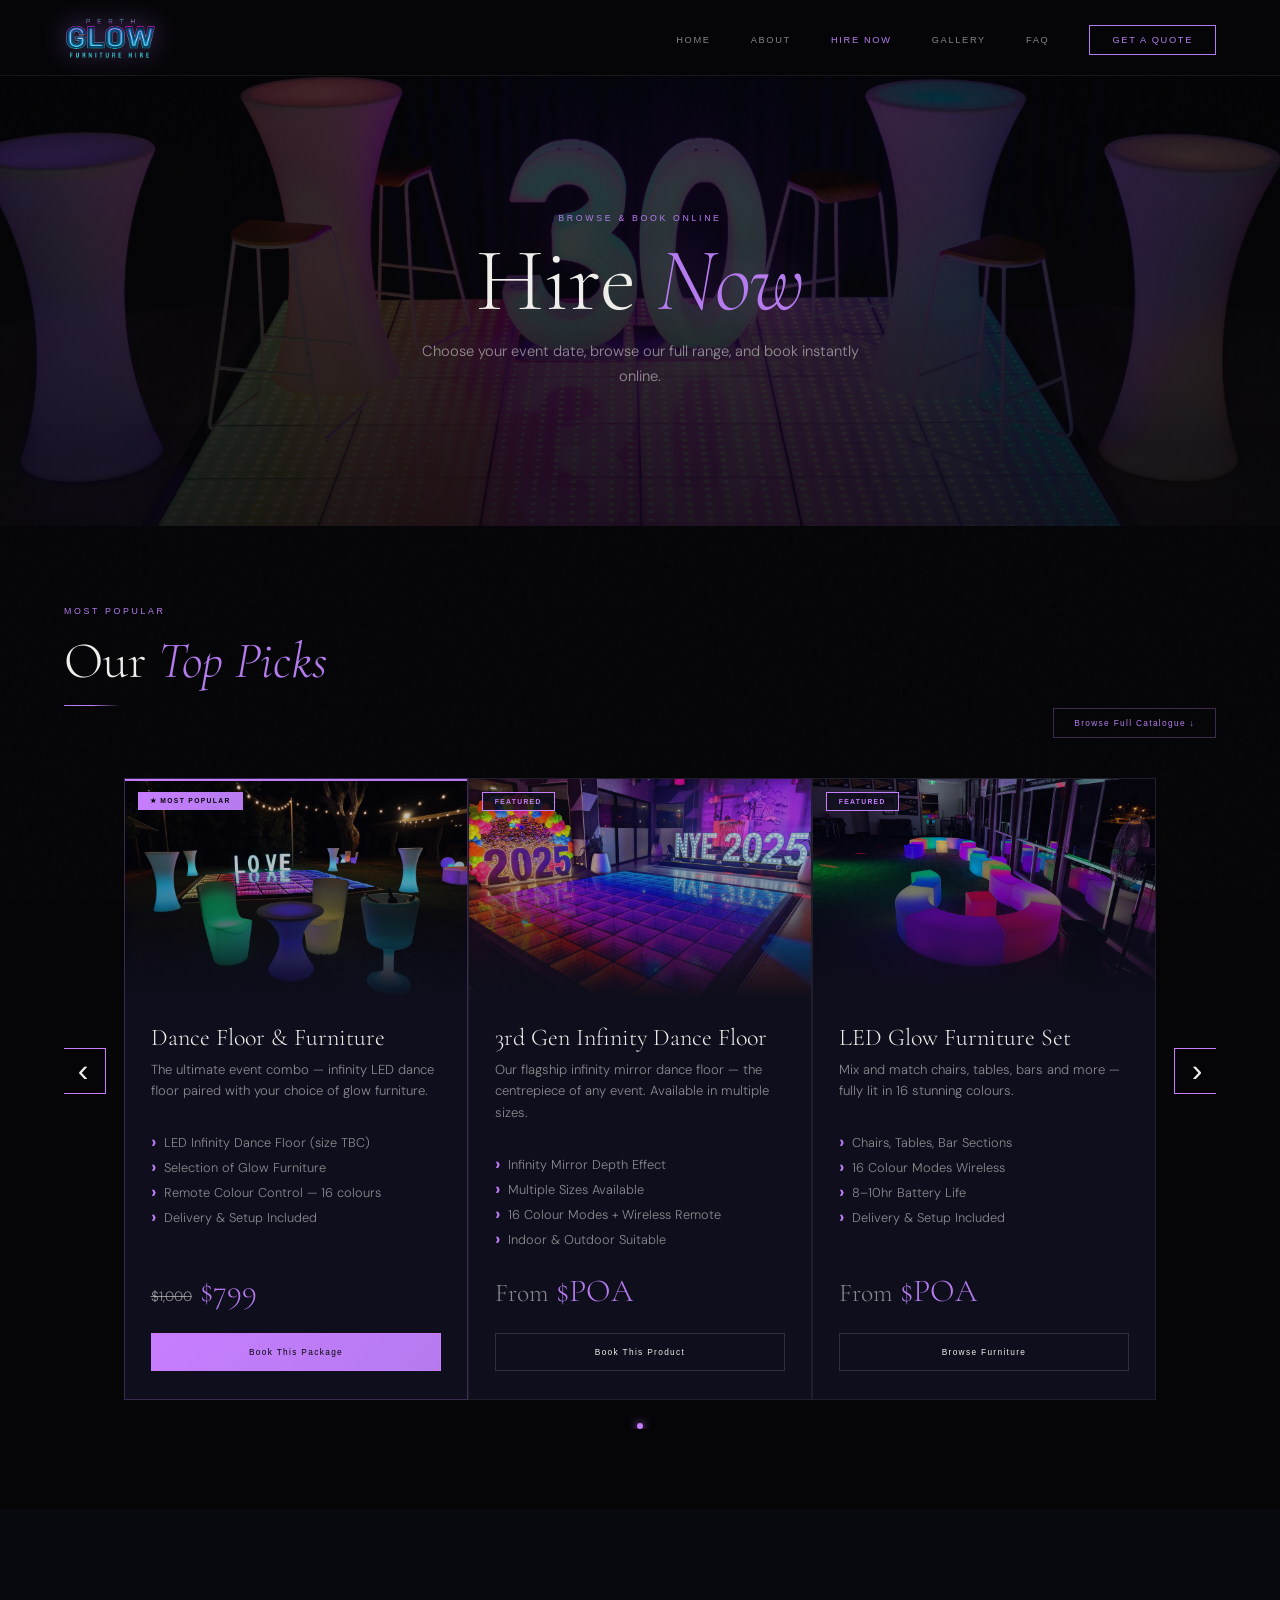
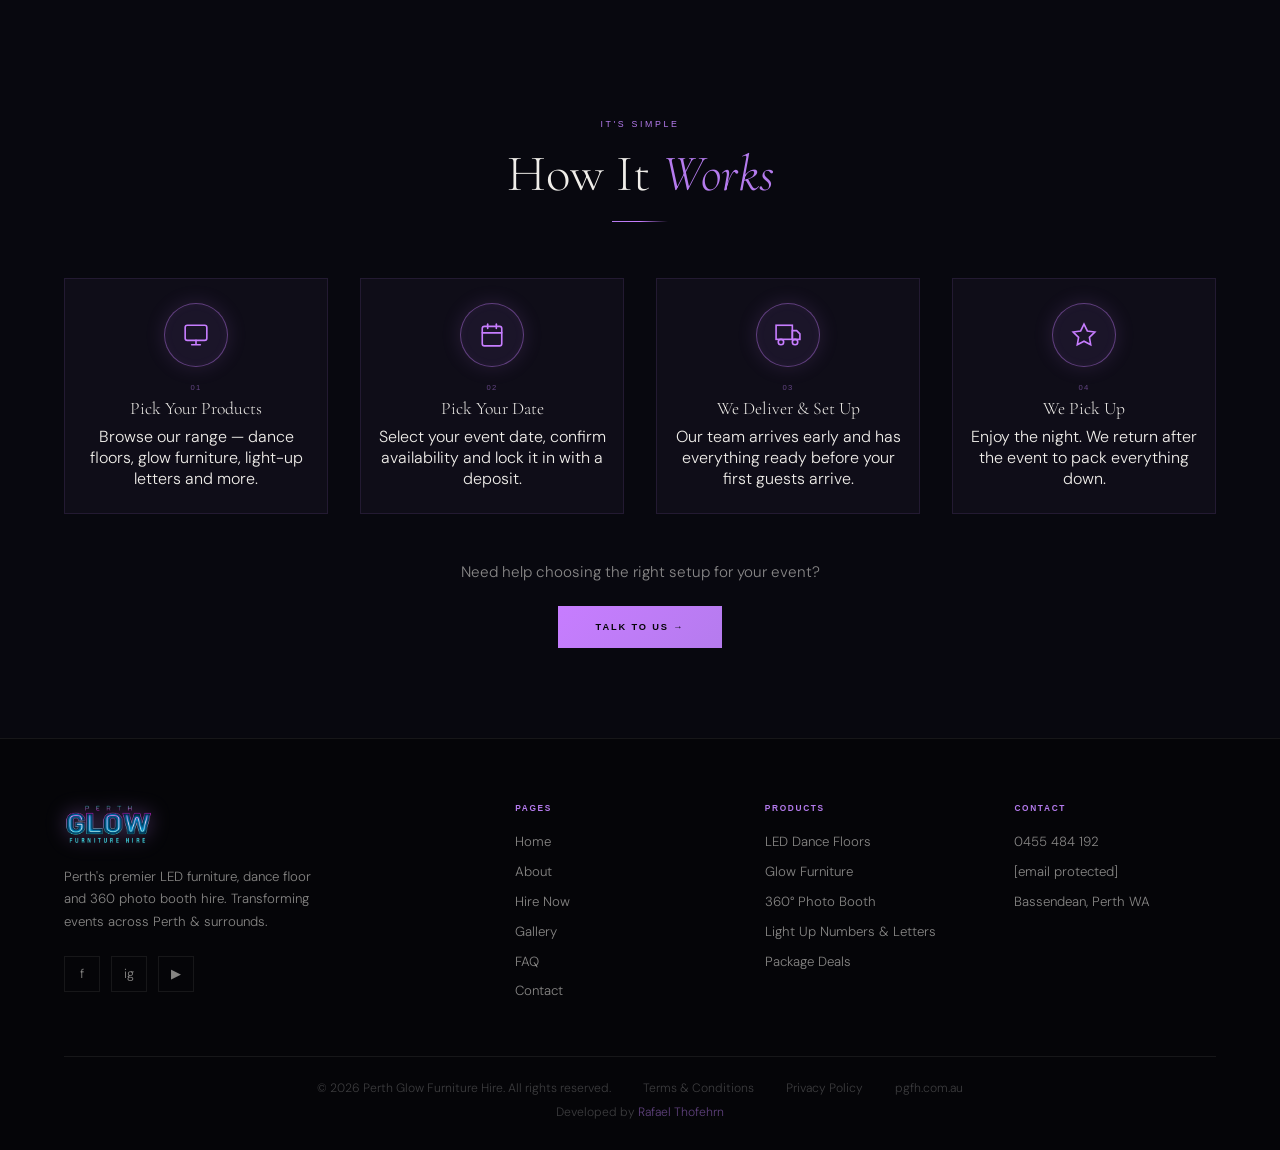
==== commit b924421f: "hire V24" ====
--- a/hire.html
+++ b/hire.html
@@ -74,7 +74,7 @@
 }
 *, *::before, *::after { box-sizing: border-box; margin: 0; padding: 0; }
 html { scroll-behavior: smooth; }
-body { background: var(--black); color: var(--white); font-family: var(--body); font-weight: 300; overflow-x: hidden; }
+body { background: var(--black); font-family: var(--body); font-weight: 300; overflow-x: hidden;  color: var(--white);}
 body::after { content:''; position:fixed; inset:0; background-image:url("data:image/svg+xml,%3Csvg viewBox='0 0 200 200' xmlns='http://www.w3.org/2000/svg'%3E%3Cfilter id='n'%3E%3CfeTurbulence type='fractalNoise' baseFrequency='0.9' numOctaves='4' stitchTiles='stitch'/%3E%3C/filter%3E%3Crect width='100%25' height='100%25' filter='url(%23n)' opacity='0.05'/%3E%3C/svg%3E"); pointer-events:none; z-index:9998; opacity:.3; mix-blend-mode:overlay; }
 
 /* ── NAV ── */
@@ -197,50 +197,6 @@
 .hire-proc-num{font-family:var(--display);font-size:.48rem;letter-spacing:.15em;color:rgba(181,123,238,.5);margin-bottom:.4rem}
 .hire-proc-h{font-family:var(--serif);font-size:1.1rem;font-weight:300;margin-bottom:.4rem;color:var(--white)}
 .hire-proc-
-@media(max-width:720px){
-  section{padding:70px 5vw}
-  /* Nav hamburger */
-  
-/* Featured carousel: 1 per slide */
-  .feat-card{flex:0 0 85%}
-  .featured-wrap{padding:0 24px}
-  /* Catalog: sidebar becomes horizontal pill filter */
-  .catalog-layout{grid-template-columns:1fr}
-  .sidebar{position:static;height:auto;border-right:none;border-bottom:1px solid var(--border);padding:16px 0 0}
-  .sidebar-title{display:none}
-  .sidebar-divider{display:none}
-  .sidebar-date{display:none}
-  .cat-list{display:flex;flex-wrap:wrap;gap:.3rem;padding:0 4vw 1rem}
-  .cat-item{border-left:none;border:1px solid rgba(181,123,238,.2);padding:.45rem .9rem;border-radius:20px;font-size:.8rem}
-  .cat-item.active{border-color:var(--purple);background:rgba(181,123,238,.14)}
-  .cat-count{display:none}
-  .catalog-main{padding:16px 4vw 60px}
-  /* Sort tabs wrap */
-  .sort-tabs{flex-wrap:wrap;gap:.3rem}
-  .sort-tab{font-size:.42rem;padding:6px 12px}
-  /* Process grid */
-  
-.sidebar-show-more{display:none;padding:.6rem 1.8rem;font-family:var(--display);font-size:.46rem;letter-spacing:.14em;color:var(--purple);cursor:pointer;text-transform:uppercase;border-top:1px solid var(--border);margin-top:.3rem}
-
-.hire-proc-grid{display:grid;grid-template-columns:repeat(4,1fr);gap:2rem;margin-top:2rem}
-
-.hire-proc-card{padding:1.2rem .8rem}
-  /* Process row: 2x2 grid on mobile */
-  [data-anim-group] > *:nth-child(n){transition-delay:0s}
-  /* CTA centering */
-  .btns,.hero-btns{justify-content:center}
-
-  body{overflow-x:hidden}
-  .hire-proc-grid{grid-template-columns:1fr 1fr!important;gap:1rem!important}
-
-  .f-top{grid-template-columns:1fr}
-  .f-brand{text-align:center}
-  .f-brand p{margin-left:auto;margin-right:auto}
-  .socials{justify-content:center}
-  .f-col{text-align:center}
-  .f-col ul{align-items:center}
-  .f-bottom-links{flex-direction:column;gap:.5rem}
-}
 .search-input { width:100%; background:rgba(181,123,238,.12); border:1px solid rgba(181,123,238,.4); border-radius:0; color:var(--white); padding:14px 14px 14px 52px; font-family:var(--body); font-size:.92rem; outline:none; transition:all .25s; box-shadow:0 0 20px rgba(181,123,238,.1),inset 0 0 12px rgba(181,123,238,.05); }
 .search-input:focus { border-color:var(--purple); background:rgba(181,123,238,.18); box-shadow:0 0 30px rgba(181,123,238,.25),inset 0 0 16px rgba(181,123,238,.08); }
 .search-input::placeholder { color:rgba(240,238,234,.3); }
@@ -321,124 +277,45 @@
 
 
 @media (prefers-reduced-motion: reduce) {
-  [data-anim], [data-anim-group] >
+  [data-anim], [data-anim-group] > * { opacity:1 !important; transform:none !important; transition:none !important; }
+}
 @media(max-width:1100px){
   .f-top{grid-template-columns:1fr 1fr}
 }
+
+
+/* Booqable iframe */
+.bq-area{flex:1;min-width:0}
+
+
+
 @media(max-width:720px){
+  section{padding:70px 5vw}
   .nav-links{display:none}
   .hamburger{display:flex}
-  .sidebar{display:none!important}
-  .catalog-layout{grid-template-columns:1fr!important}
-  .catalog-main{padding:16px 4vw 60px}
+  .feat-card{flex:0 0 85%!important}
+  .featured-wrap{padding:0 24px!important;overflow:hidden!important}
+  .hire-proc-grid{grid-template-columns:1fr 1fr!important;gap:1rem!important}
+  .hire-proc-card{padding:1.2rem .8rem!important}
+  #catalog .bq-catalog-layout{display:flex!important;flex-direction:column!important;max-width:100%!important;overflow:hidden!important}
+  #catalog .bq-sidebar-wrap{order:1!important;width:100%!important;max-width:100%!important;margin-bottom:1rem!important;box-sizing:border-box!important}
+  .bq-search-wrap{order:2!important;margin-bottom:1rem!important}
+  #catalog .bq-main-wrap{order:3!important;width:100%!important;max-width:100%!important;box-sizing:border-box!important}
+  #catalog,#catalog>div{overflow-x:hidden!important;max-width:100vw!important;box-sizing:border-box!important}
+  .booqable-product-list-grid{display:grid!important;grid-template-columns:1fr!important;gap:8px!important;width:100%!important;box-sizing:border-box!important}
+  .booqable-sidebar,.booqable-product-list,.booqable-product-search,.Themed-ebINTA,.booqable-product-list-wrapper{max-width:100%!important;width:100%!important;box-sizing:border-box!important;overflow:hidden!important}
+  .booqable-product,.booqable-product-wrapper{width:100%!important;max-width:100%!important;box-sizing:border-box!important}
   .f-top{grid-template-columns:1fr}
-  .f-bottom-links{flex-direction:column;gap:.6rem}
-  section{padding:70px 5vw}
-  .row{grid-template-columns:1fr}
-  .btns,.hero-btns,.cta-strip-btns{justify-content:center!important;flex-wrap:wrap}
-  .page-hero{min-height:280px}
-}
-
-/* Booqable iframe */
-.bq-area{flex:1;min-width:0}
-
-
-@media(max-width:720px){
-  
-
-
-/* ── CATALOG LAYOUT ── */
-#catalog .bq-catalog-layout {
-  display: grid !important;
-  grid-template-columns: 240px 1fr !important;
-  gap: 2rem !important;
-  align-items: start !important;
-}
-#catalog .bq-sidebar-wrap {
-  min-width: 0 !important;
-  width: 240px !important;
-}
-#catalog .bq-sidebar-wrap > div,
-#catalog .bq-sidebar-wrap .Themed-ebINTA {
-  width: 100% !important;
-  min-width: 0 !important;
-}
-#catalog .bq-main-wrap {
-  min-width: 0 !important;
-  flex: 1 !important;
-}
-.bq-search-wrap { margin-bottom: 1rem; }
-
-
-
-@media(max-width:768px) {
-  /* Prevent overflow */
-  #catalog {
-    overflow-x: hidden !important;
-    max-width: 100vw !important;
-  }
-  #catalog > div {
-    padding: 20px !important;
-    max-width: 100% !important;
-    box-sizing: border-box !important;
-  }
-  #catalog .bq-catalog-layout {
-    display: flex !important;
-    flex-direction: column !important;
-    gap: 0 !important;
-    width: 100% !important;
-    max-width: 100% !important;
-    overflow: hidden !important;
-  }
-  #catalog .bq-sidebar-wrap,
-  #catalog .bq-main-wrap {
-    width: 100% !important;
-    max-width: 100% !important;
-    box-sizing: border-box !important;
-  }
-  #catalog .bq-sidebar-wrap { order: 1 !important; margin-bottom: 1rem !important; }
-  #catalog .bq-search-wrap  { order: 2 !important; margin-bottom: 1rem !important; }
-  #catalog .bq-main-wrap    { order: 3 !important; }
-
-  /* All Booqable inner wrappers constrained */
-  .booqable-sidebar,
-  .booqable-product-search,
-  .booqable-product-list,
-  .booqable-product-list-wrapper,
-  .Themed-ebINTA {
-    max-width: 100% !important;
-    width: 100% !important;
-    box-sizing: border-box !important;
-    overflow: hidden !important;
-  }
-
-  /* 2 products per row */
-  .booqable-product-list-grid {
-    display: grid !important;
-    grid-template-columns: 1fr !important;
-    gap: 8px !important;
-    width: 100% !important;
-    box-sizing: border-box !important;
-  }
-  .booqable-product,
-  .booqable-product-wrapper {
-    width: 100% !important;
-    max-width: 100% !important;
-    box-sizing: border-box !important;
-  }
-}
-
-
-
-.bq-price,
-
-
-
-
-
-
-
-
+  .f-brand{text-align:center}
+  .f-brand p{margin-left:auto;margin-right:auto}
+  .socials{justify-content:center}
+  .f-col{text-align:center}
+  .f-col ul{align-items:center}
+  .f-bottom-links{flex-direction:column;gap:.5rem}
+  body{overflow-x:hidden}
+  .btns,.hero-btns{justify-content:center}
+}
+.booqable-pagination *,.bq-pagination-inner *,.bq-pagination-page,.bq-pagination-page button,.bq-pagination-current{color:#111111!important;font-family:-apple-system,sans-serif!important}
 </style>
   <!-- Favicon -->
   <link rel="icon" type="image/x-icon" href="assets/favicon.ico">
@@ -541,6 +418,7 @@
             <li>16 Colour Modes + Wireless Remote</li>
             <li>Indoor & Outdoor Suitable</li>
           </ul>
+
           <div class="feat-price">
             <span class="feat-now" style="font-size:1.6rem;color:var(--dim)">From</span>
             <span class="feat-now">$POA</span>
@@ -670,7 +548,7 @@
     </ul></div>
     <div class="f-col"><h4>Contact</h4><ul>
       <li><a href="tel:0455484192">0455 484 192</a></li>
-      <li><a href="mailto:info@pgfh.com.au">info@pgfh.com.au</a></li>
+      <li><a href="/cdn-cgi/l/email-protection#81e8efe7eec1f1e6e7e9afe2eeecafe0f4"><span class="__cf_email__" data-cfemail="85ecebe3eac5f5e2e3edabe6eae8abe4f0">[email&#160;protected]</span></a></li>
       <li><a>Bassendean, Perth WA</a></li>
     </ul></div>
   </div>
@@ -685,7 +563,7 @@
   </div>
 </footer>
 
-<script>
+<script data-cfasync="false" src="/cdn-cgi/scripts/5c5dd728/cloudflare-static/email-decode.min.js"></script><script>
 // Mobile menu
 function toggleMob() {
   document.getElementById('mobNav').classList.toggle('open')
@@ -741,7 +619,7 @@
       background:#0e0e1c!important; border:1px solid rgba(255,255,255,0.07)!important;
       border-radius:2px!important; overflow:hidden!important;
       transition:border-color .3s,transform .3s!important;
-    }
+  }
     [class*="ProductCard"]:hover, .booqable-product-item:hover {
       border-color:rgba(181,123,238,.3)!important; transform:translateY(-2px)!important;
     }
@@ -881,6 +759,20 @@
 
 <script>
 // Fix Booqable layout after it renders
+function fixBooqableText(root) {
+  var els = (root || document).querySelectorAll(
+    '.booqable-product-detail-wrapper, .booqable-product-detail-wrapper *, ' +
+    '.bq-content, .bq-content *, .bq-product-description, .bq-product-description *, ' +
+    '.bq-product-name, .bq-price, .bq-price-details'
+  );
+  els.forEach(function(el) {
+    el.style.setProperty('color', '#111111', 'important');
+    el.style.setProperty('font-family', '-apple-system, BlinkMacSystemFont, Segoe UI, sans-serif', 'important');
+    el.style.setProperty('letter-spacing', 'normal', 'important');
+    el.style.setProperty('text-transform', 'none', 'important');
+  });
+}
+fixBooqableText();
 function fixBooqableLayout() {
   var isMobile = window.innerWidth <= 768;
 
@@ -924,16 +816,5 @@
   setTimeout(fixBooqableLayout, 3000);
 });
 if (window.MutationObserver) {
-  var bqObs = new MutationObserver(fixBooqableLayout);
-  document.addEventListener('DOMContentLoaded', function() {
-    var catalog = document.getElementById('catalog');
-    if (catalog) bqObs.observe(catalog, { childList: true, subtree: true });
-  });
-}
-</script>
-
-<script>
-
-
-</body>
-</html>
+  var bqObs = new MutationObserver(function() { fixBooqableLayout(); fixBooqableText(); });
+  document.
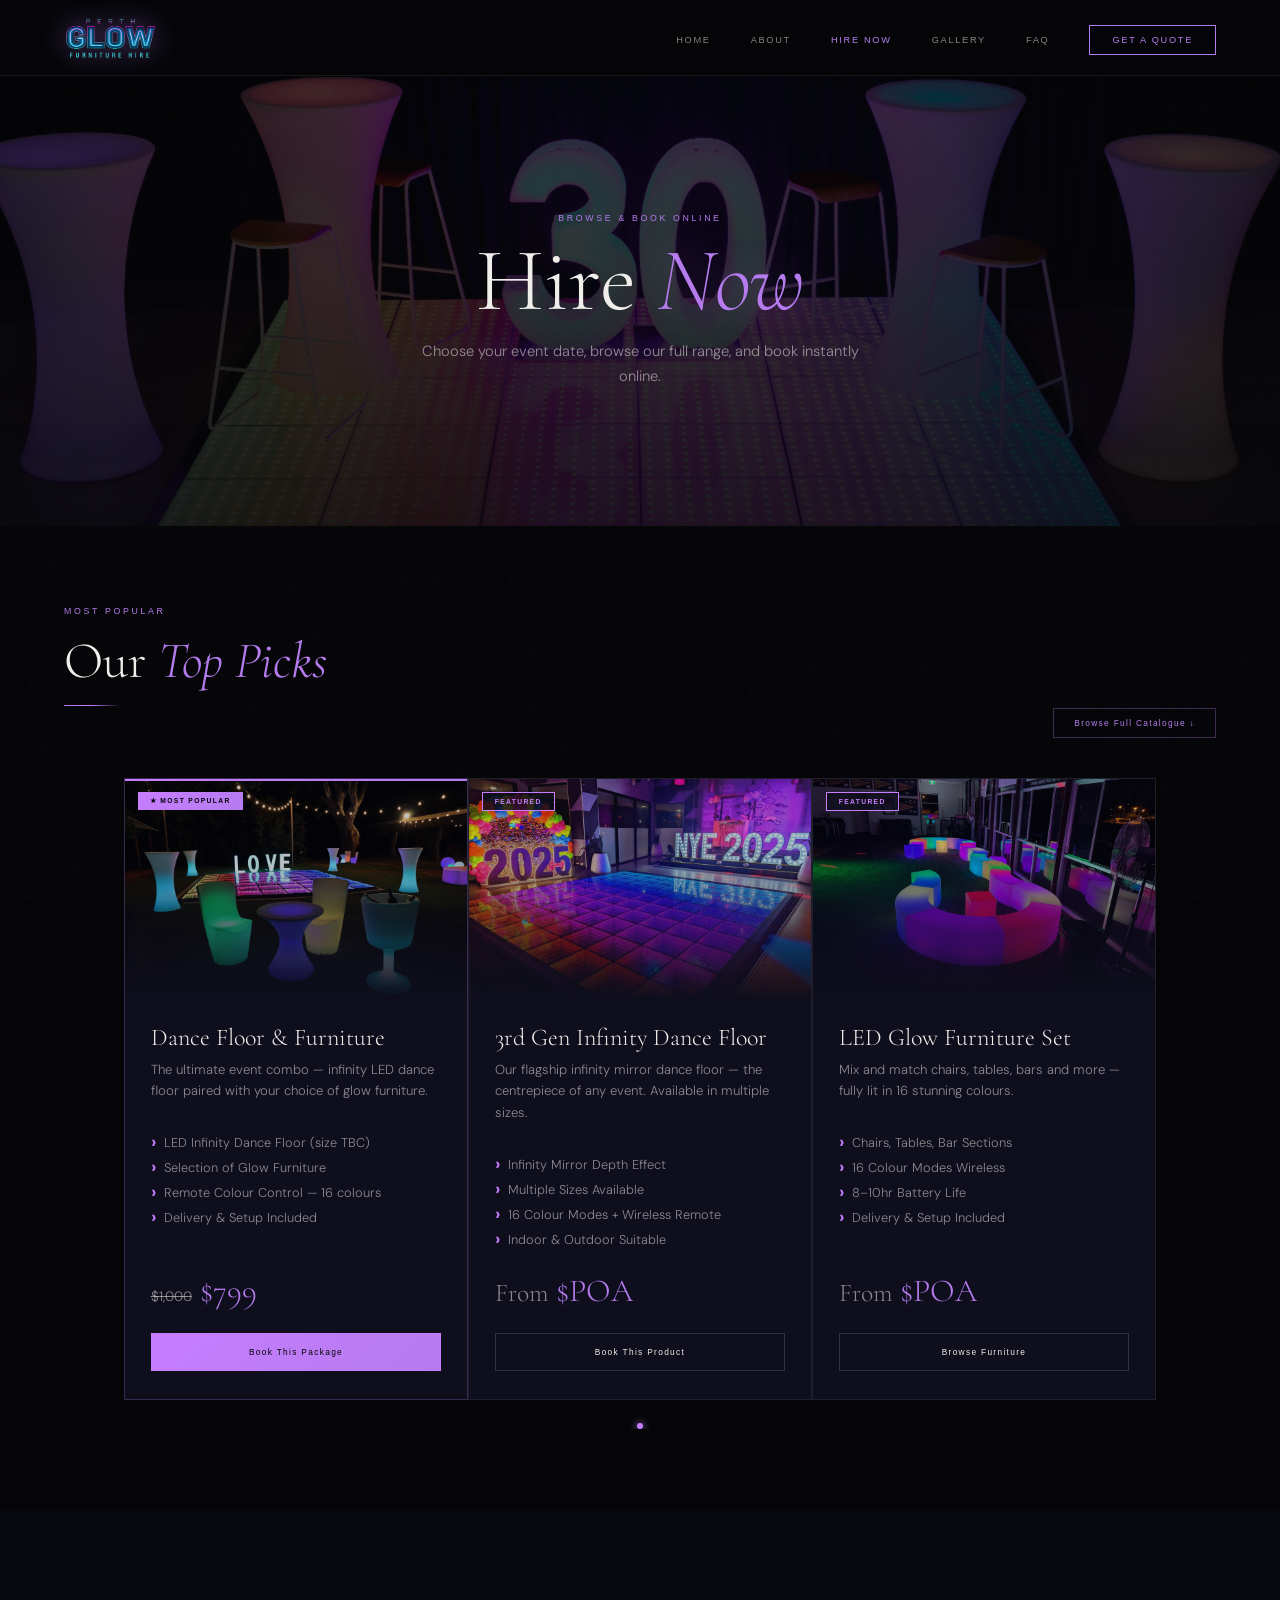
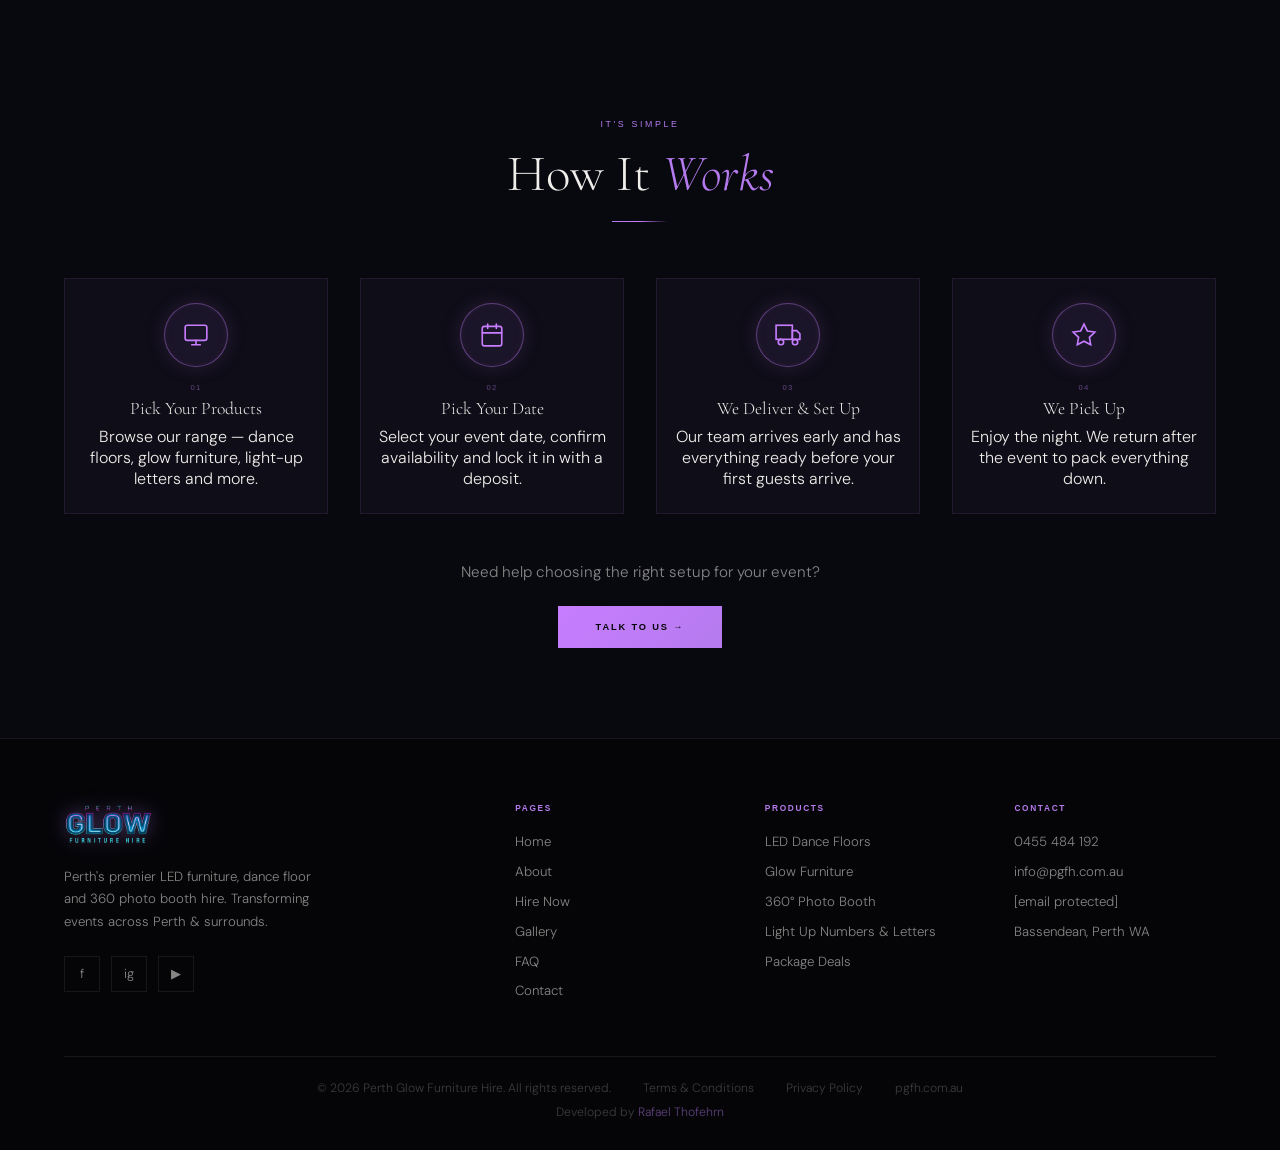
==== commit f3de20dd: "v27 hire voltando v24" ====
--- a/hire.html
+++ b/hire.html
@@ -59,18 +59,18 @@
 /* ── FOOTER ── */
 .f-bottom p,
 :root {
-  --black: #050508;
-  --deep: #08080f;
-  --card: #0e0e1c;
-  --border: rgba(255,255,255,0.07);
-  --white: #f0eeea;
-  --dim: rgba(240,238,234,0.55);
-  --cyan: #b57bee;
-  --purple: #c77dff;
-  --magenta: #e040fb;
-  --display: 'Syncopate', sans-serif;
-  --serif: 'Cormorant Garamond', serif;
-  --body: 'DM Sans', sans-serif;
+--black: #050508;
+--deep: #08080f;
+--card: #0e0e1c;
+--border: rgba(255,255,255,0.07);
+--white: #f0eeea;
+--dim: rgba(240,238,234,0.55);
+--cyan: #b57bee;
+--purple: #c77dff;
+--magenta: #e040fb;
+--display: 'Syncopate', sans-serif;
+--serif: 'Cormorant Garamond', serif;
+--body: 'DM Sans', sans-serif;
 }
 *, *::before, *::after { box-sizing: border-box; margin: 0; padding: 0; }
 html { scroll-behavior: smooth; }
@@ -241,8 +241,8 @@
 
 /* ── SCROLL ANIMATIONS ── */
 [data-anim] {
-  opacity: 0;
-  transition: opacity 0.7s ease, transform 0.7s ease;
+opacity: 0;
+transition: opacity 0.7s ease, transform 0.7s ease;
 }
 [data-anim="up"]    { transform: translateY(40px); }
 [data-anim="down"]  { transform: translateY(-30px); }
@@ -277,10 +277,11 @@
 
 
 @media (prefers-reduced-motion: reduce) {
+  [data-anim], [data-anim-group] >
   [data-anim], [data-anim-group] > * { opacity:1 !important; transform:none !important; transition:none !important; }
 }
 @media(max-width:1100px){
-  .f-top{grid-template-columns:1fr 1fr}
+.f-top{grid-template-columns:1fr 1fr}
 }
 
 
@@ -290,302 +291,304 @@
 
 
 @media(max-width:720px){
-  section{padding:70px 5vw}
-  .nav-links{display:none}
-  .hamburger{display:flex}
-  .feat-card{flex:0 0 85%!important}
-  .featured-wrap{padding:0 24px!important;overflow:hidden!important}
-  .hire-proc-grid{grid-template-columns:1fr 1fr!important;gap:1rem!important}
-  .hire-proc-card{padding:1.2rem .8rem!important}
-  #catalog .bq-catalog-layout{display:flex!important;flex-direction:column!important;max-width:100%!important;overflow:hidden!important}
-  #catalog .bq-sidebar-wrap{order:1!important;width:100%!important;max-width:100%!important;margin-bottom:1rem!important;box-sizing:border-box!important}
-  .bq-search-wrap{order:2!important;margin-bottom:1rem!important}
-  #catalog .bq-main-wrap{order:3!important;width:100%!important;max-width:100%!important;box-sizing:border-box!important}
-  #catalog,#catalog>div{overflow-x:hidden!important;max-width:100vw!important;box-sizing:border-box!important}
-  .booqable-product-list-grid{display:grid!important;grid-template-columns:1fr!important;gap:8px!important;width:100%!important;box-sizing:border-box!important}
-  .booqable-sidebar,.booqable-product-list,.booqable-product-search,.Themed-ebINTA,.booqable-product-list-wrapper{max-width:100%!important;width:100%!important;box-sizing:border-box!important;overflow:hidden!important}
-  .booqable-product,.booqable-product-wrapper{width:100%!important;max-width:100%!important;box-sizing:border-box!important}
-  .f-top{grid-template-columns:1fr}
-  .f-brand{text-align:center}
-  .f-brand p{margin-left:auto;margin-right:auto}
-  .socials{justify-content:center}
-  .f-col{text-align:center}
-  .f-col ul{align-items:center}
-  .f-bottom-links{flex-direction:column;gap:.5rem}
-  body{overflow-x:hidden}
-  .btns,.hero-btns{justify-content:center}
+section{padding:70px 5vw}
+.nav-links{display:none}
+.hamburger{display:flex}
+.feat-card{flex:0 0 85%!important}
+.featured-wrap{padding:0 24px!important;overflow:hidden!important}
+.hire-proc-grid{grid-template-columns:1fr 1fr!important;gap:1rem!important}
+.hire-proc-card{padding:1.2rem .8rem!important}
+#catalog .bq-catalog-layout{display:flex!important;flex-direction:column!important;max-width:100%!important;overflow:hidden!important}
+#catalog .bq-sidebar-wrap{order:1!important;width:100%!important;max-width:100%!important;margin-bottom:1rem!important;box-sizing:border-box!important}
+.bq-search-wrap{order:2!important;margin-bottom:1rem!important}
+#catalog .bq-main-wrap{order:3!important;width:100%!important;max-width:100%!important;box-sizing:border-box!important}
+#catalog,#catalog>div{overflow-x:hidden!important;max-width:100vw!important;box-sizing:border-box!important}
+.booqable-product-list-grid{display:grid!important;grid-template-columns:1fr!important;gap:8px!important;width:100%!important;box-sizing:border-box!important}
+.booqable-sidebar,.booqable-product-list,.booqable-product-search,.Themed-ebINTA,.booqable-product-list-wrapper{max-width:100%!important;width:100%!important;box-sizing:border-box!important;overflow:hidden!important}
+.booqable-product,.booqable-product-wrapper{width:100%!important;max-width:100%!important;box-sizing:border-box!important}
+.f-top{grid-template-columns:1fr}
+.f-brand{text-align:center}
+.f-brand p{margin-left:auto;margin-right:auto}
+.socials{justify-content:center}
+.f-col{text-align:center}
+.f-col ul{align-items:center}
+.f-bottom-links{flex-direction:column;gap:.5rem}
+body{overflow-x:hidden}
+.btns,.hero-btns{justify-content:center}
 }
 .booqable-pagination *,.bq-pagination-inner *,.bq-pagination-page,.bq-pagination-page button,.bq-pagination-current{color:#111111!important;font-family:-apple-system,sans-serif!important}
 </style>
-  <!-- Favicon -->
-  <link rel="icon" type="image/x-icon" href="assets/favicon.ico">
-  <link rel="icon" type="image/png" sizes="32x32" href="assets/favicon-32.png">
-  <link rel="icon" type="image/png" sizes="16x16" href="assets/favicon-16.png">
-  <link rel="apple-touch-icon" sizes="180x180" href="assets/favicon-180.png">
-  <meta name="theme-color" content="#050508">
+<!-- Favicon -->
+<link rel="icon" type="image/x-icon" href="assets/favicon.ico">
+<link rel="icon" type="image/png" sizes="32x32" href="assets/favicon-32.png">
+<link rel="icon" type="image/png" sizes="16x16" href="assets/favicon-16.png">
+<link rel="apple-touch-icon" sizes="180x180" href="assets/favicon-180.png">
+<meta name="theme-color" content="#050508">
 <link rel="stylesheet" href="assets/global.css">
 </head>
 <body>
 
 <!-- NAV -->
 <nav>
-  <a href="index.html" class="nav-logo"><img src="assets/logo-transparent.png" alt="Perth Glow Furniture Hire"></a>
-  <ul class="nav-links">
-    <li><a href="index.html">Home</a></li>
-    <li><a href="about.html">About</a></li>
-    <li><a href="hire.html" class="active">Hire Now</a></li>
-    <li><a href="gallery.html">Gallery</a></li>
-    <li><a href="faq.html">FAQ</a></li>
-    <li><a href="contact.html" class="nav-cta">Get a Quote</a></li>
-  </ul>
-  <button class="hamburger" onclick="toggleMob()"><span></span><span></span><span></span></button>
+<a href="index.html" class="nav-logo"><img src="assets/logo-transparent.png" alt="Perth Glow Furniture Hire"></a>
+<ul class="nav-links">
+<li><a href="index.html">Home</a></li>
+<li><a href="about.html">About</a></li>
+<li><a href="hire.html" class="active">Hire Now</a></li>
+<li><a href="gallery.html">Gallery</a></li>
+<li><a href="faq.html">FAQ</a></li>
+<li><a href="contact.html" class="nav-cta">Get a Quote</a></li>
+</ul>
+<button class="hamburger" onclick="toggleMob()"><span></span><span></span><span></span></button>
 </nav>
 <div class="mobile-nav" id="mobNav">
-  <button class="mob-close" onclick="toggleMob()">✕</button>
-  <a href="index.html" onclick="toggleMob()">Home</a>
-  <a href="about.html" onclick="toggleMob()">About</a>
-  <a href="hire.html" onclick="toggleMob()">Hire Now</a>
-  <a href="gallery.html" onclick="toggleMob()">Gallery</a>
-  <a href="faq.html" onclick="toggleMob()">FAQ</a>
-  <a href="contact.html" onclick="toggleMob()">Contact</a>
+<button class="mob-close" onclick="toggleMob()">✕</button>
+<a href="index.html" onclick="toggleMob()">Home</a>
+<a href="about.html" onclick="toggleMob()">About</a>
+<a href="hire.html" onclick="toggleMob()">Hire Now</a>
+<a href="gallery.html" onclick="toggleMob()">Gallery</a>
+<a href="faq.html" onclick="toggleMob()">FAQ</a>
+<a href="contact.html" onclick="toggleMob()">Contact</a>
 </div>
 
 <!-- PAGE HERO -->
 <div class="page-hero">
-  <div class="page-hero-bg"><img src="assets/dance-floor-30.jpg" alt="Hire glow furniture Perth"></div>
-  <div class="page-hero-inner">
-    <p class="label">Browse & Book Online</p>
-    <h1 class="h1">Hire <em>Now</em></h1>
-    <p class="page-hero-sub">Choose your event date, browse our full range, and book instantly online.</p>
-  </div>
+<div class="page-hero-bg"><img src="assets/dance-floor-30.jpg" alt="Hire glow furniture Perth"></div>
+<div class="page-hero-inner">
+<p class="label">Browse & Book Online</p>
+<h1 class="h1">Hire <em>Now</em></h1>
+<p class="page-hero-sub">Choose your event date, browse our full range, and book instantly online.</p>
+</div>
 </div>
 
 <!-- ── FEATURED PACKAGES ── -->
 <section id="featured">
-  <div class="featured-inner">
-    <div class="section-top" data-anim="up">
-      <div>
-        <p class="label">Most Popular</p>
-        <h2 style="font-family:var(--serif);font-size:clamp(2rem,4vw,3.2rem);font-weight:300">Our <em style="font-style:italic;color:var(--cyan)">Top Picks</em></h2>
-        <div class="rule"></div>
-      </div>
-      <a href="#catalog" class="browse-all">Browse Full Catalogue ↓</a>
-    </div>
-
-    <div class="featured-wrap">
-      <button class="feat-arrow feat-prev" onclick="featSlide(-1)" aria-label="Previous">&#8249;</button>
-      <div class="featured-grid" id="featGrid">
-
-      <!-- FEATURED 1 — Replace data-id with your actual Booqable product slug -->
-      <div class="feat-card highlighted">
-        <div class="feat-img">
-          <img src="assets/dance-floor-love.jpg" alt="Dance Floor & Furniture Package">
-          <div class="feat-img-grad"></div>
-          <div class="feat-badge">★ MOST POPULAR</div>
-        </div>
-        <div class="feat-body">
-          <p class="feat-name">Dance Floor & Furniture</p>
-          <p class="feat-desc">The ultimate event combo — infinity LED dance floor paired with your choice of glow furniture.</p>
-          <ul class="feat-highlights">
-            <li>LED Infinity Dance Floor (size TBC)</li>
-            <li>Selection of Glow Furniture</li>
-            <li>Remote Colour Control — 16 colours</li>
-            <li>Delivery & Setup Included</li>
-          </ul>
-          <div class="feat-price">
-            <span class="feat-old">$1,000</span>
-            <span class="feat-now">$799</span>
-          </div>
-          <!-- Booqable "Add to Cart" button — replace data-id -->
-          <!-- Fallback link if Booqable button doesn't render -->
-          <a href="https://perth-glow-furniture-hire.booqable.com/products/package-deal-dance-floor" target="_blank" class="feat-btn" id="btn-fallback-1">Book This Package</a>
-        </div>
-      </div>
-
-      <!-- FEATURED 2 — Replace with your 2nd most popular product -->
-      <div class="feat-card">
-        <div class="feat-img">
-          <img src="assets/dance-floor-nye.jpg" alt="3rd Gen Infinity Dance Floor">
-          <div class="feat-img-grad"></div>
-          <div class="feat-badge" style="background:rgba(14,14,28,.8);color:var(--purple);border:1px solid var(--purple)">FEATURED</div>
-        </div>
-        <div class="feat-body">
-          <p class="feat-name">3rd Gen Infinity Dance Floor</p>
-          <p class="feat-desc">Our flagship infinity mirror dance floor — the centrepiece of any event. Available in multiple sizes.</p>
-          <ul class="feat-highlights">
-            <li>Infinity Mirror Depth Effect</li>
-            <li>Multiple Sizes Available</li>
-            <li>16 Colour Modes + Wireless Remote</li>
-            <li>Indoor & Outdoor Suitable</li>
-          </ul>
-
-          <div class="feat-price">
-            <span class="feat-now" style="font-size:1.6rem;color:var(--dim)">From</span>
-            <span class="feat-now">$POA</span>
-          </div>
-          <a href="https://perth-glow-furniture-hire.booqable.com/products/3rd-gen-infinity-dance-floor" target="_blank" class="feat-btn" id="btn-fallback-2">Book This Product</a>
-        </div>
-      </div>
-
-      <!-- FEATURED 3 — Replace with your 3rd most popular product -->
-      <div class="feat-card">
-        <div class="feat-img">
-          <img src="assets/glow-bench.jpg" alt="LED Glow Furniture Set">
-          <div class="feat-img-grad"></div>
-          <div class="feat-badge" style="background:rgba(14,14,28,.8);color:var(--purple);border:1px solid var(--purple)">FEATURED</div>
-        </div>
-        <div class="feat-body">
-          <p class="feat-name">LED Glow Furniture Set</p>
-          <p class="feat-desc">Mix and match chairs, tables, bars and more — fully lit in 16 stunning colours.</p>
-          <ul class="feat-highlights">
-            <li>Chairs, Tables, Bar Sections</li>
-            <li>16 Colour Modes Wireless</li>
-            <li>8–10hr Battery Life</li>
-            <li>Delivery & Setup Included</li>
-          </ul>
-          <div class="feat-price">
-            <span class="feat-now" style="font-size:1.6rem;color:var(--dim)">From</span>
-            <span class="feat-now">$POA</span>
-          </div>
-          <a href="https://perth-glow-furniture-hire.booqable.com" target="_blank" class="feat-btn" id="btn-fallback-3">Browse Furniture</a>
-        </div>
-      </div>
-
-      </div><!-- /featured-grid -->
-      <button class="feat-arrow feat-next" onclick="featSlide(1)" aria-label="Next">&#8250;</button>
-      <div class="feat-dots" id="featDots"></div>
-    </div><!-- /featured-wrap -->
-  </div>
+<div class="featured-inner">
+<div class="section-top" data-anim="up">
+<div>
+<p class="label">Most Popular</p>
+<h2 style="font-family:var(--serif);font-size:clamp(2rem,4vw,3.2rem);font-weight:300">Our <em style="font-style:italic;color:var(--cyan)">Top Picks</em></h2>
+<div class="rule"></div>
+</div>
+<a href="#catalog" class="browse-all">Browse Full Catalogue ↓</a>
+</div>
+
+<div class="featured-wrap">
+<button class="feat-arrow feat-prev" onclick="featSlide(-1)" aria-label="Previous">&#8249;</button>
+<div class="featured-grid" id="featGrid">
+
+<!-- FEATURED 1 — Replace data-id with your actual Booqable product slug -->
+<div class="feat-card highlighted">
+<div class="feat-img">
+<img src="assets/dance-floor-love.jpg" alt="Dance Floor & Furniture Package">
+<div class="feat-img-grad"></div>
+<div class="feat-badge">★ MOST POPULAR</div>
+</div>
+<div class="feat-body">
+<p class="feat-name">Dance Floor & Furniture</p>
+<p class="feat-desc">The ultimate event combo — infinity LED dance floor paired with your choice of glow furniture.</p>
+<ul class="feat-highlights">
+<li>LED Infinity Dance Floor (size TBC)</li>
+<li>Selection of Glow Furniture</li>
+<li>Remote Colour Control — 16 colours</li>
+<li>Delivery & Setup Included</li>
+</ul>
+<div class="feat-price">
+<span class="feat-old">$1,000</span>
+<span class="feat-now">$799</span>
+</div>
+<!-- Booqable "Add to Cart" button — replace data-id -->
+<!-- Fallback link if Booqable button doesn't render -->
+<a href="https://perth-glow-furniture-hire.booqable.com/products/package-deal-dance-floor" target="_blank" class="feat-btn" id="btn-fallback-1">Book This Package</a>
+</div>
+</div>
+
+<!-- FEATURED 2 — Replace with your 2nd most popular product -->
+<div class="feat-card">
+<div class="feat-img">
+<img src="assets/dance-floor-nye.jpg" alt="3rd Gen Infinity Dance Floor">
+<div class="feat-img-grad"></div>
+<div class="feat-badge" style="background:rgba(14,14,28,.8);color:var(--purple);border:1px solid var(--purple)">FEATURED</div>
+</div>
+<div class="feat-body">
+<p class="feat-name">3rd Gen Infinity Dance Floor</p>
+<p class="feat-desc">Our flagship infinity mirror dance floor — the centrepiece of any event. Available in multiple sizes.</p>
+<ul class="feat-highlights">
+<li>Infinity Mirror Depth Effect</li>
+<li>Multiple Sizes Available</li>
+<li>16 Colour Modes + Wireless Remote</li>
+<li>Indoor & Outdoor Suitable</li>
+</ul>
+
+<div class="feat-price">
+<span class="feat-now" style="font-size:1.6rem;color:var(--dim)">From</span>
+<span class="feat-now">$POA</span>
+</div>
+<a href="https://perth-glow-furniture-hire.booqable.com/products/3rd-gen-infinity-dance-floor" target="_blank" class="feat-btn" id="btn-fallback-2">Book This Product</a>
+</div>
+</div>
+
+<!-- FEATURED 3 — Replace with your 3rd most popular product -->
+<div class="feat-card">
+<div class="feat-img">
+<img src="assets/glow-bench.jpg" alt="LED Glow Furniture Set">
+<div class="feat-img-grad"></div>
+<div class="feat-badge" style="background:rgba(14,14,28,.8);color:var(--purple);border:1px solid var(--purple)">FEATURED</div>
+</div>
+<div class="feat-body">
+<p class="feat-name">LED Glow Furniture Set</p>
+<p class="feat-desc">Mix and match chairs, tables, bars and more — fully lit in 16 stunning colours.</p>
+<ul class="feat-highlights">
+<li>Chairs, Tables, Bar Sections</li>
+<li>16 Colour Modes Wireless</li>
+<li>8–10hr Battery Life</li>
+<li>Delivery & Setup Included</li>
+</ul>
+<div class="feat-price">
+<span class="feat-now" style="font-size:1.6rem;color:var(--dim)">From</span>
+<span class="feat-now">$POA</span>
+</div>
+<a href="https://perth-glow-furniture-hire.booqable.com" target="_blank" class="feat-btn" id="btn-fallback-3">Browse Furniture</a>
+</div>
+</div>
+
+</div><!-- /featured-grid -->
+<button class="feat-arrow feat-next" onclick="featSlide(1)" aria-label="Next">&#8250;</button>
+<div class="feat-dots" id="featDots"></div>
+</div><!-- /featured-wrap -->
+</div>
 </section>
 
 <!-- ── FULL CATALOGUE ── -->
 <section id="catalog">
-  <div style="max-width:1300px;margin:0 auto;padding:60px 5vw">
-
-    <!-- Desktop layout: sidebar left, search+products right -->
-    <div class="bq-catalog-layout">
-
-      <!-- Sidebar — stays on left desktop, goes above products on mobile -->
-      <aside class="bq-sidebar-wrap">
-        <div class="booqable-sidebar"></div>
-      </aside>
-
-      <!-- Right column: search + products -->
-      <div class="bq-main-wrap">
-        <div class="bq-search-wrap">
-          <div class="booqable-product-search"></div>
-        </div>
-        <div class="booqable-product-list"></div>
-      </div>
-
-    </div>
-  </div>
+<div style="max-width:1300px;margin:0 auto;padding:60px 5vw">
+
+<!-- Desktop layout: sidebar left, search+products right -->
+<div class="bq-catalog-layout">
+
+<!-- Sidebar — stays on left desktop, goes above products on mobile -->
+<aside class="bq-sidebar-wrap">
+<div class="booqable-sidebar"></div>
+</aside>
+
+<!-- Right column: search + products -->
+<div class="bq-main-wrap">
+<div class="bq-search-wrap">
+<div class="booqable-product-search"></div>
+</div>
+<div class="booqable-product-list"></div>
+</div>
+
+</div>
+</div>
 </section>
 
 <!-- HOW IT WORKS -->
 <section style="background:var(--deep);padding:90px 5vw">
-  <div style="max-width:1300px;margin:0 auto">
-    <div style="text-align:center;max-width:560px;margin:0 auto 3.5rem" data-anim="up">
-      <p style="font-family:var(--display);font-size:.55rem;letter-spacing:.3em;color:var(--cyan);text-transform:uppercase;margin-bottom:.9rem">It's Simple</p>
-      <h2 style="font-family:var(--serif);font-size:clamp(2rem,4vw,3.2rem);font-weight:300;margin-bottom:1rem">How It <em style="font-style:italic;color:var(--cyan)">Works</em></h2>
-      <div style="width:56px;height:1px;background:linear-gradient(to right,var(--cyan),var(--purple),transparent);margin:0 auto"></div>
-    </div>
-    <div class="hire-proc-grid" data-anim-group>
-      <div class="hire-proc-card">
-        <div class="hire-proc-icon"><svg width="26" height="26" viewBox="0 0 24 24" fill="none" stroke="currentColor" stroke-width="1.5" stroke-linecap="round"><rect x="2" y="3" width="20" height="14" rx="2"/><path d="M8 21h8M12 17v4"/></svg></div>
-        <p class="hire-proc-num">01</p><h4 class="hire-proc-h">Pick Your Products</h4>
-        <p class="hire-proc-p">Browse our range — dance floors, glow furniture, light-up letters and more.</p>
-      </div>
-      <div class="hire-proc-card">
-        <div class="hire-proc-icon"><svg width="26" height="26" viewBox="0 0 24 24" fill="none" stroke="currentColor" stroke-width="1.5" stroke-linecap="round"><rect x="3" y="4" width="18" height="18" rx="2"/><line x1="16" y1="2" x2="16" y2="6"/><line x1="8" y1="2" x2="8" y2="6"/><line x1="3" y1="10" x2="21" y2="10"/></svg></div>
-        <p class="hire-proc-num">02</p><h4 class="hire-proc-h">Pick Your Date</h4>
-        <p class="hire-proc-p">Select your event date, confirm availability and lock it in with a deposit.</p>
-      </div>
-      <div class="hire-proc-card">
-        <div class="hire-proc-icon"><svg width="26" height="26" viewBox="0 0 24 24" fill="none" stroke="currentColor" stroke-width="1.5" stroke-linecap="round"><rect x="1" y="3" width="15" height="13"/><polygon points="16 8 20 8 23 11 23 16 16 16 16 8"/><circle cx="5.5" cy="18.5" r="2.5"/><circle cx="18.5" cy="18.5" r="2.5"/></svg></div>
-        <p class="hire-proc-num">03</p><h4 class="hire-proc-h">We Deliver & Set Up</h4>
-        <p class="hire-proc-p">Our team arrives early and has everything ready before your first guests arrive.</p>
-      </div>
-      <div class="hire-proc-card">
-        <div class="hire-proc-icon"><svg width="26" height="26" viewBox="0 0 24 24" fill="none" stroke="currentColor" stroke-width="1.5" stroke-linecap="round"><polygon points="12 2 15.09 8.26 22 9.27 17 14.14 18.18 21.02 12 17.77 5.82 21.02 7 14.14 2 9.27 8.91 8.26 12 2"/></svg></div>
-        <p class="hire-proc-num">04</p><h4 class="hire-proc-h">We Pick Up</h4>
-        <p class="hire-proc-p">Enjoy the night. We return after the event to pack everything down.</p>
-      </div>
-    </div>
-    <div style="text-align:center;margin-top:3rem" data-anim="up">
-      <p style="color:var(--dim);margin-bottom:1.5rem;font-size:.95rem">Need help choosing the right setup for your event?</p>
-      <a href="contact.html" style="font-family:var(--display);font-size:.58rem;letter-spacing:.2em;text-transform:uppercase;padding:16px 38px;text-decoration:none;display:inline-block;transition:.3s;background:linear-gradient(135deg,var(--purple),var(--cyan));color:var(--black);font-weight:700">Talk to Us →</a>
-    </div>
-  </div>
+<div style="max-width:1300px;margin:0 auto">
+<div style="text-align:center;max-width:560px;margin:0 auto 3.5rem" data-anim="up">
+<p style="font-family:var(--display);font-size:.55rem;letter-spacing:.3em;color:var(--cyan);text-transform:uppercase;margin-bottom:.9rem">It's Simple</p>
+<h2 style="font-family:var(--serif);font-size:clamp(2rem,4vw,3.2rem);font-weight:300;margin-bottom:1rem">How It <em style="font-style:italic;color:var(--cyan)">Works</em></h2>
+<div style="width:56px;height:1px;background:linear-gradient(to right,var(--cyan),var(--purple),transparent);margin:0 auto"></div>
+</div>
+<div class="hire-proc-grid" data-anim-group>
+<div class="hire-proc-card">
+<div class="hire-proc-icon"><svg width="26" height="26" viewBox="0 0 24 24" fill="none" stroke="currentColor" stroke-width="1.5" stroke-linecap="round"><rect x="2" y="3" width="20" height="14" rx="2"/><path d="M8 21h8M12 17v4"/></svg></div>
+<p class="hire-proc-num">01</p><h4 class="hire-proc-h">Pick Your Products</h4>
+<p class="hire-proc-p">Browse our range — dance floors, glow furniture, light-up letters and more.</p>
+</div>
+<div class="hire-proc-card">
+<div class="hire-proc-icon"><svg width="26" height="26" viewBox="0 0 24 24" fill="none" stroke="currentColor" stroke-width="1.5" stroke-linecap="round"><rect x="3" y="4" width="18" height="18" rx="2"/><line x1="16" y1="2" x2="16" y2="6"/><line x1="8" y1="2" x2="8" y2="6"/><line x1="3" y1="10" x2="21" y2="10"/></svg></div>
+<p class="hire-proc-num">02</p><h4 class="hire-proc-h">Pick Your Date</h4>
+<p class="hire-proc-p">Select your event date, confirm availability and lock it in with a deposit.</p>
+</div>
+<div class="hire-proc-card">
+<div class="hire-proc-icon"><svg width="26" height="26" viewBox="0 0 24 24" fill="none" stroke="currentColor" stroke-width="1.5" stroke-linecap="round"><rect x="1" y="3" width="15" height="13"/><polygon points="16 8 20 8 23 11 23 16 16 16 16 8"/><circle cx="5.5" cy="18.5" r="2.5"/><circle cx="18.5" cy="18.5" r="2.5"/></svg></div>
+<p class="hire-proc-num">03</p><h4 class="hire-proc-h">We Deliver & Set Up</h4>
+<p class="hire-proc-p">Our team arrives early and has everything ready before your first guests arrive.</p>
+</div>
+<div class="hire-proc-card">
+<div class="hire-proc-icon"><svg width="26" height="26" viewBox="0 0 24 24" fill="none" stroke="currentColor" stroke-width="1.5" stroke-linecap="round"><polygon points="12 2 15.09 8.26 22 9.27 17 14.14 18.18 21.02 12 17.77 5.82 21.02 7 14.14 2 9.27 8.91 8.26 12 2"/></svg></div>
+<p class="hire-proc-num">04</p><h4 class="hire-proc-h">We Pick Up</h4>
+<p class="hire-proc-p">Enjoy the night. We return after the event to pack everything down.</p>
+</div>
+</div>
+<div style="text-align:center;margin-top:3rem" data-anim="up">
+<p style="color:var(--dim);margin-bottom:1.5rem;font-size:.95rem">Need help choosing the right setup for your event?</p>
+<a href="contact.html" style="font-family:var(--display);font-size:.58rem;letter-spacing:.2em;text-transform:uppercase;padding:16px 38px;text-decoration:none;display:inline-block;transition:.3s;background:linear-gradient(135deg,var(--purple),var(--cyan));color:var(--black);font-weight:700">Talk to Us →</a>
+</div>
+</div>
 </section>
 
 <!-- FOOTER -->
 <footer>
-  <div class="f-top">
-    <div class="f-brand">
-      <img src="assets/logo-transparent.png" alt="Perth Glow Furniture Hire">
-      <p>Perth's premier LED furniture, dance floor and 360 photo booth hire. Transforming events across Perth & surrounds.</p>
-      <div class="socials">
-        <a href="https://www.facebook.com/PerthGLOWFurnitureHire" target="_blank" class="soc">f</a>
-        <a href="https://www.instagram.com/perth_glow_furniture_hire/" target="_blank" class="soc">ig</a>
-        <a href="https://www.youtube.com/channel/UCYcpUvd9s-UxPmfELeZsySg" target="_blank" class="soc">▶</a>
-      </div>
-    </div>
-    <div class="f-col"><h4>Pages</h4><ul>
-      <li><a href="index.html">Home</a></li>
-      <li><a href="about.html">About</a></li>
-      <li><a href="hire.html">Hire Now</a></li>
-      <li><a href="gallery.html">Gallery</a></li>
-      <li><a href="faq.html">FAQ</a></li>
-      <li><a href="contact.html">Contact</a></li>
-    </ul></div>
-    <div class="f-col"><h4>Products</h4><ul>
-      <li><a href="dance-floor.html">LED Dance Floors</a></li>
-      <li><a href="glow-furniture.html">Glow Furniture</a></li>
-      <li><a href="photo-booth.html">360° Photo Booth</a></li>
-      <li><a href="numbers-letters.html">Light Up Numbers & Letters</a></li>
-      <li><a href="hire.html">Package Deals</a></li>
-    </ul></div>
-    <div class="f-col"><h4>Contact</h4><ul>
-      <li><a href="tel:0455484192">0455 484 192</a></li>
+<div class="f-top">
+<div class="f-brand">
+<img src="assets/logo-transparent.png" alt="Perth Glow Furniture Hire">
+<p>Perth's premier LED furniture, dance floor and 360 photo booth hire. Transforming events across Perth & surrounds.</p>
+<div class="socials">
+<a href="https://www.facebook.com/PerthGLOWFurnitureHire" target="_blank" class="soc">f</a>
+<a href="https://www.instagram.com/perth_glow_furniture_hire/" target="_blank" class="soc">ig</a>
+<a href="https://www.youtube.com/channel/UCYcpUvd9s-UxPmfELeZsySg" target="_blank" class="soc">▶</a>
+</div>
+</div>
+<div class="f-col"><h4>Pages</h4><ul>
+<li><a href="index.html">Home</a></li>
+<li><a href="about.html">About</a></li>
+<li><a href="hire.html">Hire Now</a></li>
+<li><a href="gallery.html">Gallery</a></li>
+<li><a href="faq.html">FAQ</a></li>
+<li><a href="contact.html">Contact</a></li>
+</ul></div>
+<div class="f-col"><h4>Products</h4><ul>
+<li><a href="dance-floor.html">LED Dance Floors</a></li>
+<li><a href="glow-furniture.html">Glow Furniture</a></li>
+<li><a href="photo-booth.html">360° Photo Booth</a></li>
+<li><a href="numbers-letters.html">Light Up Numbers & Letters</a></li>
+<li><a href="hire.html">Package Deals</a></li>
+</ul></div>
+<div class="f-col"><h4>Contact</h4><ul>
+<li><a href="tel:0455484192">0455 484 192</a></li>
+      <li><a href="mailto:info@pgfh.com.au">info@pgfh.com.au</a></li>
       <li><a href="/cdn-cgi/l/email-protection#81e8efe7eec1f1e6e7e9afe2eeecafe0f4"><span class="__cf_email__" data-cfemail="85ecebe3eac5f5e2e3edabe6eae8abe4f0">[email&#160;protected]</span></a></li>
-      <li><a>Bassendean, Perth WA</a></li>
-    </ul></div>
-  </div>
-  <div class="f-bottom">
-    <div class="f-bottom-links">
-      <p>© 2026 Perth Glow Furniture Hire. All rights reserved.</p>
-      <a href="terms.html">Terms & Conditions</a>
-      <a href="terms.html">Privacy Policy</a>
-      <a href="https://pgfh.com.au">pgfh.com.au</a>
-    </div>
-    <p class="f-credit">Developed by <a href="https://rafatofen.netlify.app" target="_blank">Rafael Thofehrn</a></p>
-  </div>
+<li><a>Bassendean, Perth WA</a></li>
+</ul></div>
+</div>
+<div class="f-bottom">
+<div class="f-bottom-links">
+<p>© 2026 Perth Glow Furniture Hire. All rights reserved.</p>
+<a href="terms.html">Terms & Conditions</a>
+<a href="terms.html">Privacy Policy</a>
+<a href="https://pgfh.com.au">pgfh.com.au</a>
+</div>
+<p class="f-credit">Developed by <a href="https://rafatofen.netlify.app" target="_blank">Rafael Thofehrn</a></p>
+</div>
 </footer>
 
+<script>
 <script data-cfasync="false" src="/cdn-cgi/scripts/5c5dd728/cloudflare-static/email-decode.min.js"></script><script>
 // Mobile menu
 function toggleMob() {
-  document.getElementById('mobNav').classList.toggle('open')
-  document.body.style.overflow = document.getElementById('mobNav').classList.contains('open') ? 'hidden' : ''
+document.getElementById('mobNav').classList.toggle('open')
+document.body.style.overflow = document.getElementById('mobNav').classList.contains('open') ? 'hidden' : ''
 }
 
 // Category names map
 const catNames = {
-  '': 'All Products',
-  'illuminated-dance-floor': 'Glow Dance Floor',
-  'led-glow-furniture': 'LED Glow Furniture',
-  'light-up-numbers-and-letters': 'Light Up Numbers & Letters',
-  'photobooth': 'Photobooth',
-  'backdrop': 'Backdrop',
-  'decoration': 'Decoration',
-  'neon-sign': 'Neon Sign',
-  'table-chair': 'Table & Chair',
-  'bollards': 'Bollards, Ropes & Carpets',
-  'electronics': 'Electronics',
-  'bar-dj-desk': 'BAR / DJ Desk',
-  'bean-bag': 'Bean Bag',
-  'cultural-indian-wedding': 'Cultural / Indian / Wedding',
+'': 'All Products',
+'illuminated-dance-floor': 'Glow Dance Floor',
+'led-glow-furniture': 'LED Glow Furniture',
+'light-up-numbers-and-letters': 'Light Up Numbers & Letters',
+'photobooth': 'Photobooth',
+'backdrop': 'Backdrop',
+'decoration': 'Decoration',
+'neon-sign': 'Neon Sign',
+'table-chair': 'Table & Chair',
+'bollards': 'Bollards, Ropes & Carpets',
+'electronics': 'Electronics',
+'bar-dj-desk': 'BAR / DJ Desk',
+'bean-bag': 'Bean Bag',
+'cultural-indian-wedding': 'Cultural / Indian / Wedding',
 }
 
 
@@ -597,224 +600,236 @@
 
 // Hide fallback buttons if Booqable buttons rendered properly
 window.addEventListener('load', () => {
-  setTimeout(() => {
-    document.querySelectorAll('.booqable-product-button').forEach((bqBtn, i) => {
-      if (bqBtn.children.length > 0 || bqBtn.innerHTML.trim() !== '') {
-        const fallback = document.getElementById(`btn-fallback-${i+1}`)
-        if (fallback) fallback.style.display = 'none'
-      }
-    })
-  }, 2000)
-
-  // Dark theme CSS injection for Booqable
-  const s = document.createElement('style')
-  s.textContent = `
-    .booqable-storefront, .booqable-store, [class*="Storefront"] { background:transparent!important; color:#f0eeea!important; }
-    [class*="ProductList"], .booqable-product-list-grid {
-      display:grid!important;
-      grid-template-columns:repeat(auto-fill,minmax(240px,1fr))!important;
-      gap:1rem!important;
-    }
-    [class*="ProductCard"], .booqable-product-item, .booqable-product-card {
-      background:#0e0e1c!important; border:1px solid rgba(255,255,255,0.07)!important;
-      border-radius:2px!important; overflow:hidden!important;
-      transition:border-color .3s,transform .3s!important;
-  }
-    [class*="ProductCard"]:hover, .booqable-product-item:hover {
-      border-color:rgba(181,123,238,.3)!important; transform:translateY(-2px)!important;
-    }
-    [class*="ProductName"], [class*="product-name"], .booqable-product-title {
-      color:#f0eeea!important; font-family:'Cormorant Garamond',serif!important;
-      font-size:1.1rem!important; font-weight:300!important;
-    }
-    [class*="ProductPrice"], [class*="product-price"], .booqable-price {
-      color:#b57bee!important; font-family:'Cormorant Garamond',serif!important;
-      font-size:1.2rem!important; font-weight:300!important;
-    }
-    [class*="description"], .booqable-product-description { color:rgba(240,238,234,.55)!important; }
-    button[class*="booqable"], [class*="AddToCart"], [class*="add-to-cart"],
-    .booqable-add-to-cart, [class*="CartButton"] {
-      background:linear-gradient(135deg,#c77dff,#b57bee)!important; color:#050508!important;
-      border:none!important; font-family:'Syncopate',sans-serif!important;
-      font-size:.48rem!important; letter-spacing:.14em!important; text-transform:uppercase!important;
-      font-weight:700!important; border-radius:0!important; padding:10px 16px!important;
-      cursor:pointer!important; transition:box-shadow .3s!important;
-    }
-    button[class*="booqable"]:hover { box-shadow:0 0 20px rgba(181,123,238,.4)!important; }
-    /* Datepicker */
-    [class*="DatePicker"], [class*="calendar"], .booqable-datepicker { color:#f0eeea!important; }
-    [class*="selected"], [class*="Selected"] { background:#c77dff!important; color:#050508!important; border-radius:3px!important; }
-    [class*="day"]:hover, [class*="Day"]:hover { background:rgba(181,123,238,.2)!important; }
-    input[class*="booqable"], .booqable input {
-      background:#08080f!important; border:1px solid rgba(255,255,255,.1)!important;
-      color:#f0eeea!important; padding:9px 12px!important;
-    }
-    /* Cart */
-    [class*="cart"], .booqable-cart { background:#0e0e1c!important; color:#f0eeea!important; border-color:rgba(255,255,255,.07)!important; }
-    [class*="total"], [class*="Total"] { color:#b57bee!important; font-family:'Cormorant Garamond',serif!important; }
-    /* Pagination */
-    [class*="pagination"] button, [class*="Pagination"] button {
-      background:transparent!important; border:1px solid rgba(255,255,255,.1)!important; color:rgba(240,238,234,.55)!important;
-    }
-    [class*="pagination"] button:hover { border-color:#b57bee!important; color:#b57bee!important; }
-    /* Search within Booqable */
-    [class*="Search"] input, [class*="search"] input {
-      background:#08080f!important; border:1px solid rgba(255,255,255,.1)!important; color:#f0eeea!important;
-    }
-  `
-  document.head.appendChild(s)
+setTimeout(() => {
+document.querySelectorAll('.booqable-product-button').forEach((bqBtn, i) => {
+if (bqBtn.children.length > 0 || bqBtn.innerHTML.trim() !== '') {
+const fallback = document.getElementById(`btn-fallback-${i+1}`)
+if (fallback) fallback.style.display = 'none'
+}
+})
+}, 2000)
+
+// Dark theme CSS injection for Booqable
+const s = document.createElement('style')
+s.textContent = `
+   .booqable-storefront, .booqable-store, [class*="Storefront"] { background:transparent!important; color:#f0eeea!important; }
+   [class*="ProductList"], .booqable-product-list-grid {
+     display:grid!important;
+     grid-template-columns:repeat(auto-fill,minmax(240px,1fr))!important;
+     gap:1rem!important;
+   }
+   [class*="ProductCard"], .booqable-product-item, .booqable-product-card {
+     background:#0e0e1c!important; border:1px solid rgba(255,255,255,0.07)!important;
+     border-radius:2px!important; overflow:hidden!important;
+     transition:border-color .3s,transform .3s!important;
+ }
+   [class*="ProductCard"]:hover, .booqable-product-item:hover {
+     border-color:rgba(181,123,238,.3)!important; transform:translateY(-2px)!important;
+   }
+   [class*="ProductName"], [class*="product-name"], .booqable-product-title {
+     color:#f0eeea!important; font-family:'Cormorant Garamond',serif!important;
+     font-size:1.1rem!important; font-weight:300!important;
+   }
+   [class*="ProductPrice"], [class*="product-price"], .booqable-price {
+     color:#b57bee!important; font-family:'Cormorant Garamond',serif!important;
+     font-size:1.2rem!important; font-weight:300!important;
+   }
+   [class*="description"], .booqable-product-description { color:rgba(240,238,234,.55)!important; }
+   button[class*="booqable"], [class*="AddToCart"], [class*="add-to-cart"],
+   .booqable-add-to-cart, [class*="CartButton"] {
+     background:linear-gradient(135deg,#c77dff,#b57bee)!important; color:#050508!important;
+     border:none!important; font-family:'Syncopate',sans-serif!important;
+     font-size:.48rem!important; letter-spacing:.14em!important; text-transform:uppercase!important;
+     font-weight:700!important; border-radius:0!important; padding:10px 16px!important;
+     cursor:pointer!important; transition:box-shadow .3s!important;
+   }
+   button[class*="booqable"]:hover { box-shadow:0 0 20px rgba(181,123,238,.4)!important; }
+   /* Datepicker */
+   [class*="DatePicker"], [class*="calendar"], .booqable-datepicker { color:#f0eeea!important; }
+   [class*="selected"], [class*="Selected"] { background:#c77dff!important; color:#050508!important; border-radius:3px!important; }
+   [class*="day"]:hover, [class*="Day"]:hover { background:rgba(181,123,238,.2)!important; }
+   input[class*="booqable"], .booqable input {
+     background:#08080f!important; border:1px solid rgba(255,255,255,.1)!important;
+     color:#f0eeea!important; padding:9px 12px!important;
+   }
+   /* Cart */
+   [class*="cart"], .booqable-cart { background:#0e0e1c!important; color:#f0eeea!important; border-color:rgba(255,255,255,.07)!important; }
+   [class*="total"], [class*="Total"] { color:#b57bee!important; font-family:'Cormorant Garamond',serif!important; }
+   /* Pagination */
+   [class*="pagination"] button, [class*="Pagination"] button {
+     background:transparent!important; border:1px solid rgba(255,255,255,.1)!important; color:rgba(240,238,234,.55)!important;
+   }
+   [class*="pagination"] button:hover { border-color:#b57bee!important; color:#b57bee!important; }
+   /* Search within Booqable */
+   [class*="Search"] input, [class*="search"] input {
+     background:#08080f!important; border:1px solid rgba(255,255,255,.1)!important; color:#f0eeea!important;
+   }
+ `
+document.head.appendChild(s)
 })
 </script>
 
 <script>
 // Scroll-in animations — IntersectionObserver
 document.addEventListener('DOMContentLoaded', function() {
-  var obs = new IntersectionObserver(function(entries) {
-    entries.forEach(function(e) {
-      if (e.isIntersecting) {
-        e.target.classList.add('anim-in');
-        obs.unobserve(e.target);
-      }
-    });
-  }, { threshold: 0.1, rootMargin: '0px 0px -50px 0px' });
-
-  // Animate single elements
-  document.querySelectorAll('[data-anim]').forEach(function(el) {
-    obs.observe(el);
-  });
-
-  // Animate group children with stagger
-  document.querySelectorAll('[data-anim-group]').forEach(function(group) {
-    group.querySelectorAll(':scope > *').forEach(function(child) {
-      obs.observe(child);
-    });
-  });
+var obs = new IntersectionObserver(function(entries) {
+entries.forEach(function(e) {
+if (e.isIntersecting) {
+e.target.classList.add('anim-in');
+obs.unobserve(e.target);
+}
+});
+}, { threshold: 0.1, rootMargin: '0px 0px -50px 0px' });
+
+// Animate single elements
+document.querySelectorAll('[data-anim]').forEach(function(el) {
+obs.observe(el);
+});
+
+// Animate group children with stagger
+document.querySelectorAll('[data-anim-group]').forEach(function(group) {
+group.querySelectorAll(':scope > *').forEach(function(child) {
+obs.observe(child);
+});
+});
 });
 
 // ── FEATURED TOP PICKS CAROUSEL ──
 var featIndex = 0;
 function featSlide(dir) {
-  var grid = document.getElementById('featGrid');
-  if (!grid) return;
-  var cards = grid.children;
-  var perView = window.innerWidth < 720 ? 1 : (window.innerWidth < 1100 ? 2 : 3);
-  var max = Math.max(0, cards.length - perView);
-  featIndex = Math.max(0, Math.min(featIndex + dir, max));
-  var w = cards[0].offsetWidth;
-  grid.style.transform = 'translateX(-' + (featIndex * w) + 'px)';
-  updateFeatDots();
+var grid = document.getElementById('featGrid');
+if (!grid) return;
+var cards = grid.children;
+var perView = window.innerWidth < 720 ? 1 : (window.innerWidth < 1100 ? 2 : 3);
+var max = Math.max(0, cards.length - perView);
+featIndex = Math.max(0, Math.min(featIndex + dir, max));
+var w = cards[0].offsetWidth;
+grid.style.transform = 'translateX(-' + (featIndex * w) + 'px)';
+updateFeatDots();
 }
 function updateFeatDots() {
-  var dots = document.getElementById('featDots');
-  if (!dots) return;
-  var grid = document.getElementById('featGrid');
-  var perView = window.innerWidth < 720 ? 1 : (window.innerWidth < 1100 ? 2 : 3);
-  var total = Math.max(1, grid.children.length - perView + 1);
-  dots.innerHTML = '';
-  for (var i = 0; i < total; i++) {
-    var d = document.createElement('button');
-    d.className = 'feat-dot' + (i === featIndex ? ' active' : '');
-    d.setAttribute('aria-label', 'Slide ' + (i+1));
-    (function(idx){ d.onclick = function(){ featIndex = idx; featSlide(0); }; })(i);
-    dots.appendChild(d);
-  }
+var dots = document.getElementById('featDots');
+if (!dots) return;
+var grid = document.getElementById('featGrid');
+var perView = window.innerWidth < 720 ? 1 : (window.innerWidth < 1100 ? 2 : 3);
+var total = Math.max(1, grid.children.length - perView + 1);
+dots.innerHTML = '';
+for (var i = 0; i < total; i++) {
+var d = document.createElement('button');
+d.className = 'feat-dot' + (i === featIndex ? ' active' : '');
+d.setAttribute('aria-label', 'Slide ' + (i+1));
+(function(idx){ d.onclick = function(){ featIndex = idx; featSlide(0); }; })(i);
+dots.appendChild(d);
+}
 }
 window.addEventListener('load', function() {
-  updateFeatDots();
-  window.addEventListener('resize', function() {
-    featIndex = 0;
-    var g = document.getElementById('featGrid');
-    if (g) g.style.transform = '';
-    updateFeatDots();
-  });
-  var ft = document.querySelector('.featured-wrap');
-  if (ft) {
-    var sx = 0;
-    ft.addEventListener('touchstart', function(e){ sx = e.touches[0].clientX; });
-    ft.addEventListener('touchend', function(e){
-      var dx = e.changedTouches[0].clientX - sx;
-      if (Math.abs(dx) > 50) featSlide(dx < 0 ? 1 : -1);
-    });
-  }
+updateFeatDots();
+window.addEventListener('resize', function() {
+featIndex = 0;
+var g = document.getElementById('featGrid');
+if (g) g.style.transform = '';
+updateFeatDots();
+});
+var ft = document.querySelector('.featured-wrap');
+if (ft) {
+var sx = 0;
+ft.addEventListener('touchstart', function(e){ sx = e.touches[0].clientX; });
+ft.addEventListener('touchend', function(e){
+var dx = e.changedTouches[0].clientX - sx;
+if (Math.abs(dx) > 50) featSlide(dx < 0 ? 1 : -1);
+});
+}
 });
 
 // Mobile sidebar show more
 var moreShown = false;
 function toggleMoreCats() {
-  moreShown = !moreShown;
-  document.querySelectorAll('.cat-item.hide-mobile').forEach(function(el) {
-    el.classList.toggle('show', moreShown);
-  });
-  document.getElementById('showMoreText').textContent = moreShown ? '− Less categories' : '+ More categories';
+moreShown = !moreShown;
+document.querySelectorAll('.cat-item.hide-mobile').forEach(function(el) {
+el.classList.toggle('show', moreShown);
+});
+document.getElementById('showMoreText').textContent = moreShown ? '− Less categories' : '+ More categories';
 }
 </script>
 
 <script>
 window.addEventListener('load', function() {
-  if (window.booqable && typeof window.booqable.init === 'function') {
-    window.booqable.init()
-  }
+if (window.booqable && typeof window.booqable.init === 'function') {
+window.booqable.init()
+}
 })
 </script>
 
 <script>
 // Fix Booqable layout after it renders
 function fixBooqableText(root) {
-  var els = (root || document).querySelectorAll(
-    '.booqable-product-detail-wrapper, .booqable-product-detail-wrapper *, ' +
-    '.bq-content, .bq-content *, .bq-product-description, .bq-product-description *, ' +
-    '.bq-product-name, .bq-price, .bq-price-details'
-  );
-  els.forEach(function(el) {
-    el.style.setProperty('color', '#111111', 'important');
-    el.style.setProperty('font-family', '-apple-system, BlinkMacSystemFont, Segoe UI, sans-serif', 'important');
-    el.style.setProperty('letter-spacing', 'normal', 'important');
-    el.style.setProperty('text-transform', 'none', 'important');
-  });
+var els = (root || document).querySelectorAll(
+'.booqable-product-detail-wrapper, .booqable-product-detail-wrapper *, ' +
+'.bq-content, .bq-content *, .bq-product-description, .bq-product-description *, ' +
+'.bq-product-name, .bq-price, .bq-price-details'
+);
+els.forEach(function(el) {
+el.style.setProperty('color', '#111111', 'important');
+el.style.setProperty('font-family', '-apple-system, BlinkMacSystemFont, Segoe UI, sans-serif', 'important');
+el.style.setProperty('letter-spacing', 'normal', 'important');
+el.style.setProperty('text-transform', 'none', 'important');
+});
 }
 fixBooqableText();
 function fixBooqableLayout() {
-  var isMobile = window.innerWidth <= 768;
-
-  // Desktop: enforce sidebar grid
-  var layout = document.querySelector('.bq-catalog-layout');
-  if (layout && !isMobile) {
-    layout.style.setProperty('display', 'grid', 'important');
-    layout.style.setProperty('grid-template-columns', '240px 1fr', 'important');
-    layout.style.setProperty('gap', '2rem', 'important');
-  }
-
-  // Mobile: fix overflow + 2-col grid
-  if (isMobile) {
-    if (layout) {
-      layout.style.setProperty('display', 'flex', 'important');
-      layout.style.setProperty('flex-direction', 'column', 'important');
-      layout.style.setProperty('max-width', '100%', 'important');
-      layout.style.setProperty('overflow', 'hidden', 'important');
-    }
-    // Constrain all booqable wrappers
-    document.querySelectorAll('.booqable-product-list, .booqable-sidebar, .booqable-product-search, .Themed-ebINTA, .booqable-product-list-wrapper').forEach(function(el) {
-      el.style.setProperty('max-width', '100%', 'important');
-      el.style.setProperty('width', '100%', 'important');
-      el.style.setProperty('box-sizing', 'border-box', 'important');
-      el.style.setProperty('overflow', 'hidden', 'important');
-    });
-    // 2-col product grid
-    document.querySelectorAll('.booqable-product-list-grid').forEach(function(g) {
-      g.style.setProperty('display', 'grid', 'important');
-      g.style.setProperty('grid-template-columns', '1fr', 'important');
-      g.style.setProperty('gap', '8px', 'important');
-      g.style.setProperty('width', '100%', 'important');
-      g.style.setProperty('box-sizing', 'border-box', 'important');
-    });
-  }
+var isMobile = window.innerWidth <= 768;
+
+// Desktop: enforce sidebar grid
+var layout = document.querySelector('.bq-catalog-layout');
+if (layout && !isMobile) {
+layout.style.setProperty('display', 'grid', 'important');
+layout.style.setProperty('grid-template-columns', '240px 1fr', 'important');
+layout.style.setProperty('gap', '2rem', 'important');
+}
+
+// Mobile: fix overflow + 2-col grid
+if (isMobile) {
+if (layout) {
+layout.style.setProperty('display', 'flex', 'important');
+layout.style.setProperty('flex-direction', 'column', 'important');
+layout.style.setProperty('max-width', '100%', 'important');
+layout.style.setProperty('overflow', 'hidden', 'important');
+}
+// Constrain all booqable wrappers
+document.querySelectorAll('.booqable-product-list, .booqable-sidebar, .booqable-product-search, .Themed-ebINTA, .booqable-product-list-wrapper').forEach(function(el) {
+el.style.setProperty('max-width', '100%', 'important');
+el.style.setProperty('width', '100%', 'important');
+el.style.setProperty('box-sizing', 'border-box', 'important');
+el.style.setProperty('overflow', 'hidden', 'important');
+});
+// 2-col product grid
+document.querySelectorAll('.booqable-product-list-grid').forEach(function(g) {
+g.style.setProperty('display', 'grid', 'important');
+g.style.setProperty('grid-template-columns', '1fr', 'important');
+g.style.setProperty('gap', '8px', 'important');
+g.style.setProperty('width', '100%', 'important');
+g.style.setProperty('box-sizing', 'border-box', 'important');
+});
+}
 }
 window.addEventListener('load', function() {
-  fixBooqableLayout();
-  setTimeout(fixBooqableLayout, 500);
-  setTimeout(fixBooqableLayout, 1500);
-  setTimeout(fixBooqableLayout, 3000);
+fixBooqableLayout();
+setTimeout(fixBooqableLayout, 500);
+setTimeout(fixBooqableLayout, 1500);
+setTimeout(fixBooqableLayout, 3000);
 });
 if (window.MutationObserver) {
-  var bqObs = new MutationObserver(function() { fixBooqableLayout(); fixBooqableText(); });
+var bqObs = new MutationObserver(function() { fixBooqableLayout(); fixBooqableText(); });
+  document.addEventListener('DOMContentLoaded', function() {
+    // Watch body so we catch the modal which renders outside #catalog
+    bqObs.observe(document.body, { childList: true, subtree: true });
+  });
+}
+</script>
+
+<script>
+
+
+</body>
+</html>
   document.
